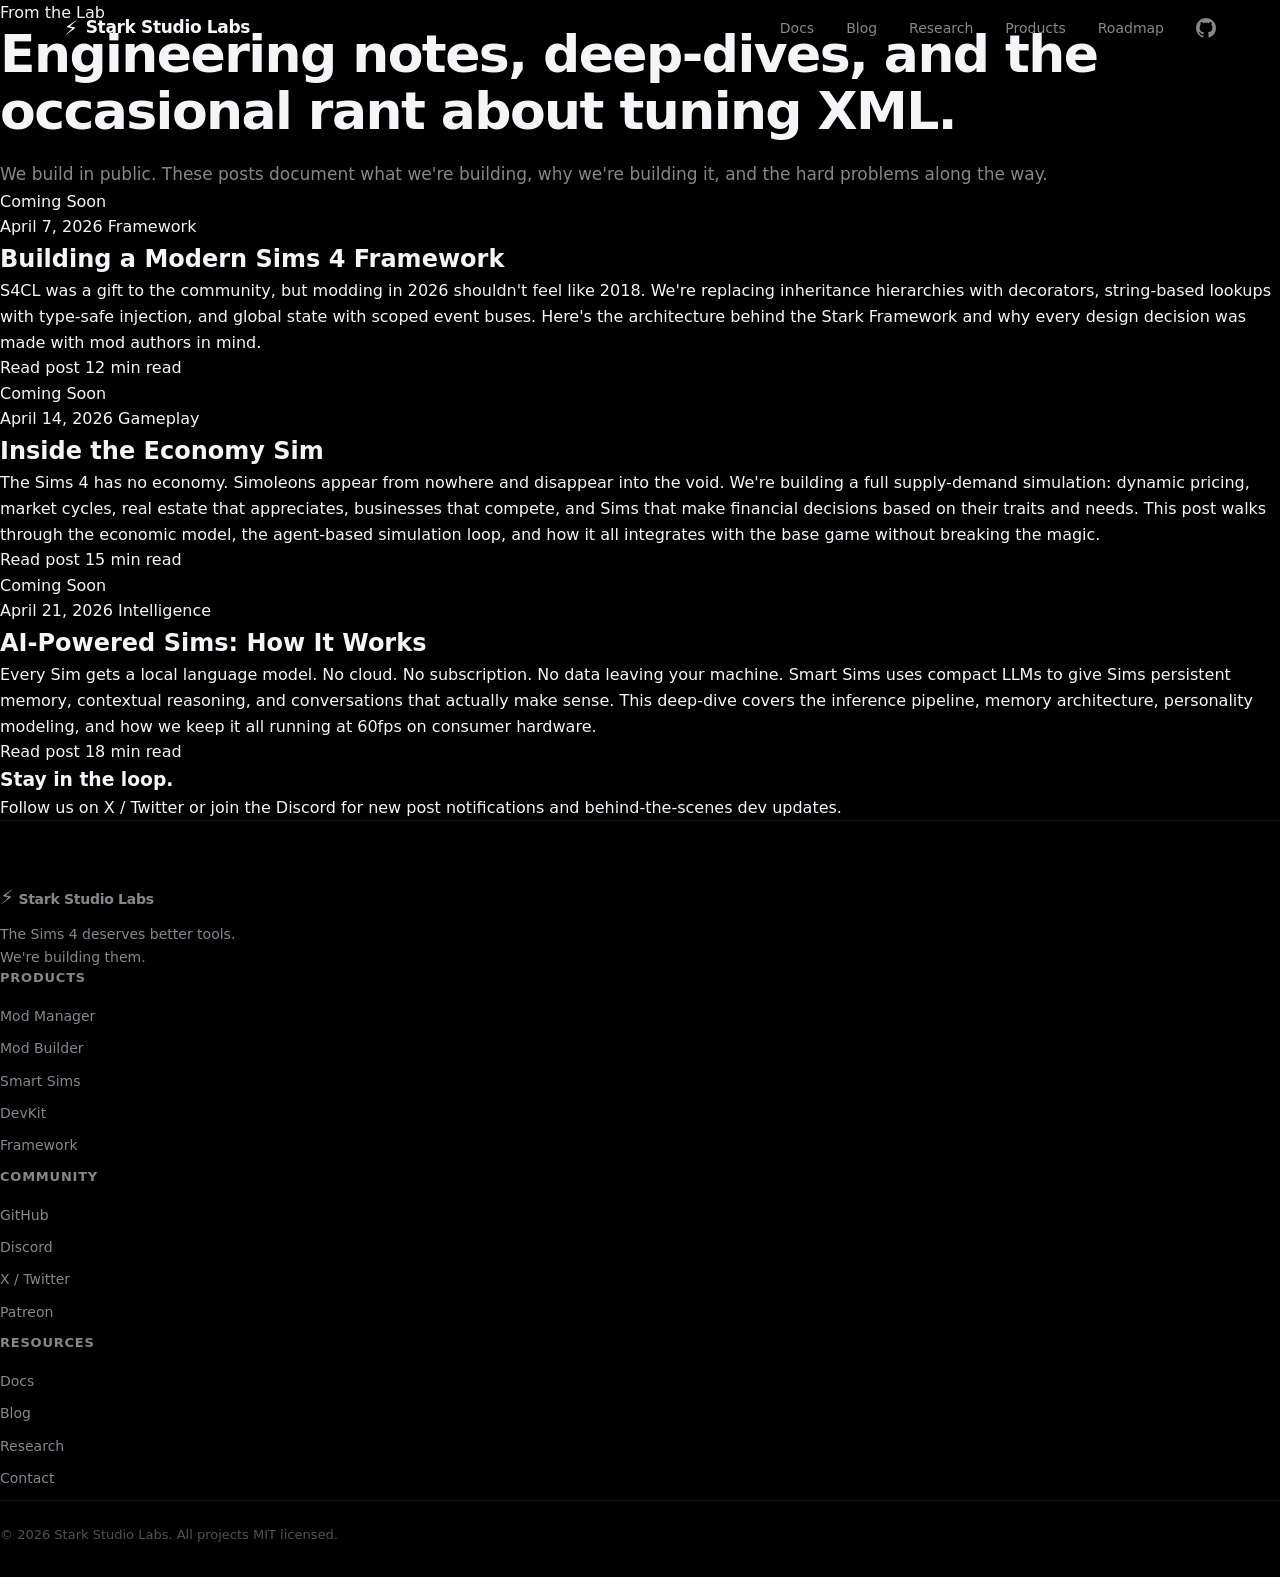
==== blog.html @ ed3933d4 "feat: activate Google Analytics GA4 — G-LF8E245M6W on all pages Co-Authored-By: Stark Labs <studio@s" ====
<!DOCTYPE html>
<html lang="en">
<head>
  <meta charset="UTF-8">
  <meta name="viewport" content="width=device-width, initial-scale=1.0">
  <title>Blog — Stark Studio Labs</title>
  <meta name="description" content="Dev logs, technical deep-dives, and behind-the-scenes posts from the Stark Studio Labs team. Building the future of Sims 4 modding.">
  <meta name="theme-color" content="#0d1117">
  <meta property="og:title" content="Blog — Stark Studio Labs">
  <meta property="og:description" content="Dev logs, deep-dives, and behind-the-scenes posts about building modern Sims 4 tools.">
  <meta property="og:type" content="website">
  <link rel="stylesheet" href="styles.css">
  <link rel="icon" href="data:image/svg+xml,<svg xmlns='http://www.w3.org/2000/svg' viewBox='0 0 100 100'><text y='.9em' font-size='90'>⚡</text></svg>">
  <script src="script.js" defer></script>

  <!-- Google Analytics -->
  <script async src="https://www.googletagmanager.com/gtag/js?id=G-LF8E245M6W"></script>
  <script>
    window.dataLayer = window.dataLayer || [];
    function gtag(){dataLayer.push(arguments);}
    gtag('js', new Date());
    gtag('config', 'G-LF8E245M6W');
  </script>
</head>
<body>

  <!-- NAV -->
  <nav class="nav nav-scrolled-always" id="nav">
    <div class="nav-inner">
      <a href="index.html" class="nav-logo">
        <span class="nav-icon">⚡</span>
        <span class="nav-wordmark">Stark Studio Labs</span>
      </a>
      <div class="nav-links" id="navLinks">
        <a href="docs.html">Docs</a>
        <a href="blog.html" class="nav-active">Blog</a>
        <a href="research.html">Research</a>
        <a href="index.html#products">Products</a>
        <a href="index.html#roadmap">Roadmap</a>
        <a href="https://github.com/stark-studio-labs" class="nav-gh" target="_blank" rel="noopener">
          <svg width="20" height="20" viewBox="0 0 16 16" fill="currentColor"><path d="M8 0C3.58 0 0 3.58 0 8c0 3.54 2.29 6.53 5.47 7.59.4.07.55-.17.55-.38 0-.19-.01-.82-.01-1.49-2.01.37-2.53-.49-2.69-.94-.09-.23-.48-.94-.82-1.13-.28-.15-.68-.52-.01-.53.63-.01 1.08.58 1.23.82.72 1.21 1.87.87 2.33.66.07-.52.28-.87.51-1.07-1.78-.2-3.64-.89-3.64-3.95 0-.87.31-1.59.82-2.15-.08-.2-.36-1.02.08-2.12 0 0 .67-.21 2.2.82.64-.18 1.32-.27 2-.27.68 0 1.36.09 2 .27 1.53-1.04 2.2-.82 2.2-.82.44 1.1.16 1.92.08 2.12.51.56.82 1.27.82 2.15 0 3.07-1.87 3.75-3.65 3.95.29.25.54.73.54 1.48 0 1.07-.01 1.93-.01 2.2 0 .21.15.46.55.38A8.013 8.013 0 0016 8c0-4.42-3.58-8-8-8z"/></svg>
        </a>
      </div>
      <button class="nav-mobile-toggle" id="nav-toggle" aria-label="Menu">
        <span></span><span></span><span></span>
      </button>
    </div>
  </nav>

  <!-- BLOG HERO -->
  <section class="blog-hero">
    <div class="blog-hero-content">
      <span class="section-tag">From the Lab</span>
      <h1 class="section-title">Engineering notes, deep-dives, and the occasional rant about tuning XML.</h1>
      <p class="section-sub">We build in public. These posts document what we're building, why we're building it, and the hard problems along the way.</p>
    </div>
  </section>

  <!-- BLOG GRID -->
  <section class="section" id="posts">
    <div class="blog-page-grid">

      <!-- Post 1 -->
      <article class="blog-page-card reveal">
        <div class="blog-page-img blog-page-img--framework">
          <div class="blog-page-img-pattern"></div>
          <span class="blog-soon">Coming Soon</span>
        </div>
        <div class="blog-page-body">
          <div class="blog-page-meta">
            <span class="blog-page-date">April 7, 2026</span>
            <span class="blog-page-tag">Framework</span>
          </div>
          <h2 class="blog-page-title">Building a Modern Sims 4 Framework</h2>
          <p class="blog-page-excerpt">S4CL was a gift to the community, but modding in 2026 shouldn't feel like 2018. We're replacing inheritance hierarchies with decorators, string-based lookups with type-safe injection, and global state with scoped event buses. Here's the architecture behind the Stark Framework and why every design decision was made with mod authors in mind.</p>
          <div class="blog-page-footer">
            <span class="blog-page-read">Read post</span>
            <span class="blog-page-time">12 min read</span>
          </div>
        </div>
      </article>

      <!-- Post 2 -->
      <article class="blog-page-card reveal">
        <div class="blog-page-img blog-page-img--economy">
          <div class="blog-page-img-pattern"></div>
          <span class="blog-soon">Coming Soon</span>
        </div>
        <div class="blog-page-body">
          <div class="blog-page-meta">
            <span class="blog-page-date">April 14, 2026</span>
            <span class="blog-page-tag">Gameplay</span>
          </div>
          <h2 class="blog-page-title">Inside the Economy Sim</h2>
          <p class="blog-page-excerpt">The Sims 4 has no economy. Simoleons appear from nowhere and disappear into the void. We're building a full supply-demand simulation: dynamic pricing, market cycles, real estate that appreciates, businesses that compete, and Sims that make financial decisions based on their traits and needs. This post walks through the economic model, the agent-based simulation loop, and how it all integrates with the base game without breaking the magic.</p>
          <div class="blog-page-footer">
            <span class="blog-page-read">Read post</span>
            <span class="blog-page-time">15 min read</span>
          </div>
        </div>
      </article>

      <!-- Post 3 -->
      <article class="blog-page-card reveal">
        <div class="blog-page-img blog-page-img--ai">
          <div class="blog-page-img-pattern"></div>
          <span class="blog-soon">Coming Soon</span>
        </div>
        <div class="blog-page-body">
          <div class="blog-page-meta">
            <span class="blog-page-date">April 21, 2026</span>
            <span class="blog-page-tag">Intelligence</span>
          </div>
          <h2 class="blog-page-title">AI-Powered Sims: How It Works</h2>
          <p class="blog-page-excerpt">Every Sim gets a local language model. No cloud. No subscription. No data leaving your machine. Smart Sims uses compact LLMs to give Sims persistent memory, contextual reasoning, and conversations that actually make sense. This deep-dive covers the inference pipeline, memory architecture, personality modeling, and how we keep it all running at 60fps on consumer hardware.</p>
          <div class="blog-page-footer">
            <span class="blog-page-read">Read post</span>
            <span class="blog-page-time">18 min read</span>
          </div>
        </div>
      </article>

    </div>

    <!-- Newsletter CTA -->
    <div class="blog-subscribe reveal">
      <div class="blog-subscribe-content">
        <h3>Stay in the loop.</h3>
        <p>Follow us on <a href="https://x.com/starkstudiolabs" target="_blank" rel="noopener">X / Twitter</a> or join the <a href="https://discord.gg/starkstudiolabs" target="_blank" rel="noopener">Discord</a> for new post notifications and behind-the-scenes dev updates.</p>
      </div>
    </div>
  </section>

  <!-- FOOTER -->
  <footer class="footer">
    <div class="footer-grid">
      <div class="footer-col footer-brand">
        <a href="index.html" class="footer-logo">
          <span class="nav-icon">⚡</span>
          <span>Stark Studio Labs</span>
        </a>
        <p class="footer-tagline">The Sims 4 deserves better tools. We're building them.</p>
      </div>
      <div class="footer-col">
        <h4>Products</h4>
        <a href="https://github.com/stark-studio-labs/sims4-mod-manager" target="_blank" rel="noopener">Mod Manager</a>
        <a href="https://github.com/stark-studio-labs/sims4-mod-builder" target="_blank" rel="noopener">Mod Builder</a>
        <a href="https://github.com/stark-studio-labs/sims4-smart-sims" target="_blank" rel="noopener">Smart Sims</a>
        <a href="https://github.com/stark-studio-labs/sims4-stark-devkit" target="_blank" rel="noopener">DevKit</a>
        <a href="https://github.com/stark-studio-labs/sims4-stark-framework" target="_blank" rel="noopener">Framework</a>
      </div>
      <div class="footer-col">
        <h4>Community</h4>
        <a href="https://github.com/stark-studio-labs" target="_blank" rel="noopener">GitHub</a>
        <a href="https://discord.gg/starkstudiolabs" target="_blank" rel="noopener">Discord</a>
        <a href="https://x.com/starkstudiolabs" target="_blank" rel="noopener">X / Twitter</a>
        <a href="https://patreon.com/starkstudiolabs" target="_blank" rel="noopener">Patreon</a>
      </div>
      <div class="footer-col">
        <h4>Resources</h4>
        <a href="docs.html">Docs</a>
        <a href="blog.html">Blog</a>
        <a href="research.html">Research</a>
        <a href="mailto:studio@starklabs.dev">Contact</a>
      </div>
    </div>
    <div class="footer-bottom">
      <p>&copy; 2026 Stark Studio Labs. All projects MIT licensed.</p>
    </div>
  </footer>

</body>
</html>
---- styles.css ----
/* ═══════════════════════════════════════════════════════════════════════
   Stark Studio Labs — Apple.com × developer.apple.com Premium Dark Theme
   Pure black base · Aurora gradients · Generous whitespace · Glassmorphism
   ═══════════════════════════════════════════════════════════════════════ */


/* ── 1. DESIGN TOKENS ────────────────────────────────────────────────── */

:root {
  /* Colors — Dark */
  --bg:                  #000000;
  --bg-surface:          #0a0a0a;
  --bg-elevated:         #141414;

  /* Colors — Light (for .spotlight-light sections) */
  --bg-light:            #f5f5f7;
  --bg-light-elevated:   #ffffff;

  /* Text */
  --text:                #f5f5f7;
  --text-secondary:      #86868b;
  --text-tertiary:       #515154;

  /* Accents */
  --accent-green:        #34d399;
  --accent-purple:       #a78bfa;
  --accent-blue:         #60a5fa;

  /* Borders */
  --border:              rgba(255, 255, 255, 0.08);
  --border-light:        rgba(0, 0, 0, 0.1);

  /* Typography */
  --font:                system-ui, -apple-system, "SF Pro Display", "Helvetica Neue", sans-serif;
  --font-mono:           "SF Mono", "Fira Code", Menlo, monospace;

  /* Spacing */
  --section-pad:         160px;
  --container:           1200px;
  --radius:              16px;
  --radius-sm:           10px;

  /* Transitions */
  --ease:                cubic-bezier(0.25, 0.1, 0.25, 1);
  --ease-spring:         cubic-bezier(0.34, 1.56, 0.64, 1);
}


/* ── 2. RESET + BASE ─────────────────────────────────────────────────── */

*, *::before, *::after {
  box-sizing: border-box;
  margin: 0;
  padding: 0;
}

html {
  scroll-behavior: smooth;
  -webkit-font-smoothing: antialiased;
  -moz-osx-font-smoothing: grayscale;
  font-size: 16px;
}

body {
  font-family: var(--font);
  background: var(--bg);
  color: var(--text);
  overflow-x: hidden;
  line-height: 1.6;
}

a {
  text-decoration: none;
  color: inherit;
}

img {
  max-width: 100%;
  display: block;
}

::selection {
  background: rgba(52, 211, 153, 0.25);
  color: var(--text);
}


/* ── 3. NAVIGATION ───────────────────────────────────────────────────── */

.nav {
  position: fixed;
  top: 0;
  left: 0;
  right: 0;
  z-index: 100;
  transition: background 0.4s var(--ease), backdrop-filter 0.4s var(--ease), border-color 0.4s var(--ease);
  border-bottom: 1px solid transparent;
}

.nav-scrolled {
  background: rgba(0, 0, 0, 0.65);
  backdrop-filter: blur(24px) saturate(180%);
  -webkit-backdrop-filter: blur(24px) saturate(180%);
  border-bottom-color: var(--border);
}

.nav-inner {
  max-width: var(--container);
  margin: 0 auto;
  padding: 0 24px;
  height: 56px;
  display: flex;
  align-items: center;
  justify-content: space-between;
}

.nav-logo {
  display: flex;
  align-items: center;
  gap: 8px;
  font-size: 17px;
  font-weight: 600;
  color: var(--text);
  letter-spacing: -0.02em;
  transition: opacity 0.2s;
}

.nav-logo:hover {
  opacity: 0.8;
}

.nav-icon {
  font-size: 20px;
}

.nav-links {
  display: flex;
  align-items: center;
  gap: 32px;
  font-size: 14px;
  color: var(--text-secondary);
}

.nav-links a {
  transition: color 0.2s;
}

.nav-links a:hover {
  color: var(--text);
}

.nav-links a.active {
  color: var(--text);
}

.nav-gh {
  display: flex;
  align-items: center;
  gap: 6px;
  color: var(--text-secondary);
  font-size: 14px;
  transition: color 0.2s;
}

.nav-gh:hover {
  color: var(--text);
}

.nav-mobile-toggle {
  display: none;
  align-items: center;
  justify-content: center;
  width: 36px;
  height: 36px;
  background: none;
  border: none;
  cursor: pointer;
  color: var(--text);
  font-size: 20px;
}


/* ── 4. HERO SECTION ─────────────────────────────────────────────────── */

.hero-section {
  position: relative;
  min-height: 100vh;
  display: flex;
  align-items: center;
  justify-content: center;
  text-align: center;
  overflow: hidden;
  background: #000;
}

/* Animated aurora gradient mesh */
.hero-gradient {
  position: absolute;
  inset: 0;
  background:
    radial-gradient(ellipse at 20% 50%, rgba(124, 58, 237, 0.35) 0%, transparent 60%),
    radial-gradient(ellipse at 80% 20%, rgba(16, 185, 129, 0.25) 0%, transparent 55%),
    radial-gradient(ellipse at 50% 80%, rgba(37, 99, 235, 0.30) 0%, transparent 60%);
  animation: aurora 12s ease-in-out infinite alternate;
  will-change: transform;
}

@keyframes aurora {
  0% {
    background:
      radial-gradient(ellipse at 20% 50%, rgba(124, 58, 237, 0.35) 0%, transparent 60%),
      radial-gradient(ellipse at 80% 20%, rgba(16, 185, 129, 0.25) 0%, transparent 55%),
      radial-gradient(ellipse at 50% 80%, rgba(37, 99, 235, 0.30) 0%, transparent 60%);
  }
  33% {
    background:
      radial-gradient(ellipse at 60% 30%, rgba(139, 92, 246, 0.40) 0%, transparent 60%),
      radial-gradient(ellipse at 25% 65%, rgba(52, 211, 153, 0.30) 0%, transparent 55%),
      radial-gradient(ellipse at 75% 55%, rgba(59, 130, 246, 0.35) 0%, transparent 60%);
  }
  66% {
    background:
      radial-gradient(ellipse at 40% 70%, rgba(167, 139, 250, 0.35) 0%, transparent 60%),
      radial-gradient(ellipse at 70% 30%, rgba(16, 185, 129, 0.30) 0%, transparent 55%),
      radial-gradient(ellipse at 20% 40%, rgba(96, 165, 250, 0.30) 0%, transparent 60%);
  }
  100% {
    background:
      radial-gradient(ellipse at 75% 60%, rgba(124, 58, 237, 0.38) 0%, transparent 60%),
      radial-gradient(ellipse at 35% 25%, rgba(52, 211, 153, 0.28) 0%, transparent 55%),
      radial-gradient(ellipse at 55% 75%, rgba(37, 99, 235, 0.33) 0%, transparent 60%);
  }
}

/* Subtle grain overlay for depth */
.hero-noise {
  position: absolute;
  inset: 0;
  opacity: 0.025;
  background-image: url("data:image/svg+xml,%3Csvg viewBox='0 0 256 256' xmlns='http://www.w3.org/2000/svg'%3E%3Cfilter id='noise'%3E%3CfeTurbulence type='fractalNoise' baseFrequency='0.9' numOctaves='4' stitchTiles='stitch'/%3E%3C/filter%3E%3Crect width='100%25' height='100%25' filter='url(%23noise)' opacity='1'/%3E%3C/svg%3E");
  background-size: 200px 200px;
  pointer-events: none;
}

.hero-content {
  position: relative;
  z-index: 2;
  max-width: 900px;
  padding: 0 24px;
}

.hero-eyebrow {
  font-size: 14px;
  letter-spacing: 0.08em;
  text-transform: uppercase;
  color: var(--accent-green);
  margin-bottom: 24px;
  font-weight: 500;
  display: block;
}

.hero-title {
  display: flex;
  flex-direction: column;
  font-size: clamp(56px, 8vw, 96px);
  font-weight: 700;
  letter-spacing: -0.04em;
  line-height: 1.0;
  margin-bottom: 24px;
}

.hero-title-dim {
  color: rgba(245, 245, 247, 0.45);
}

.hero-title-bold {
  color: #fff;
}

.hero-sub {
  font-size: clamp(18px, 2.5vw, 21px);
  color: var(--text-secondary);
  line-height: 1.6;
  max-width: 600px;
  margin: 0 auto 40px;
}

/* Buttons */
.btn {
  display: inline-flex;
  align-items: center;
  gap: 8px;
  padding: 14px 28px;
  border-radius: 100px;
  font-size: 16px;
  font-weight: 600;
  letter-spacing: -0.01em;
  transition: all 0.2s var(--ease);
  cursor: pointer;
  border: none;
  font-family: var(--font);
}

.btn-primary {
  background: #fff;
  color: #000;
}

.btn-primary:hover {
  background: rgba(255, 255, 255, 0.85);
  transform: translateY(-1px);
}

.btn-ghost {
  color: var(--text);
  border: 1px solid rgba(255, 255, 255, 0.2);
  background: transparent;
}

.btn-ghost:hover {
  background: rgba(255, 255, 255, 0.08);
  border-color: rgba(255, 255, 255, 0.4);
  transform: translateY(-1px);
}

.hero-actions {
  display: flex;
  gap: 16px;
  justify-content: center;
  flex-wrap: wrap;
  margin-bottom: 56px;
}

/* Hero stats */
.hero-stats {
  display: flex;
  align-items: center;
  gap: 32px;
  justify-content: center;
  font-size: 14px;
  color: var(--text-secondary);
}

.hero-stat {
  text-align: center;
}

.hero-stat-num {
  display: block;
  font-size: 36px;
  font-weight: 700;
  color: #fff;
  letter-spacing: -0.03em;
  line-height: 1.1;
  margin-bottom: 4px;
}

.hero-stat-label {
  font-size: 13px;
  color: var(--text-secondary);
}

.hero-stat-sep {
  width: 1px;
  height: 40px;
  background: rgba(255, 255, 255, 0.1);
  flex-shrink: 0;
}

/* Scroll cue */
.hero-scroll-cue {
  position: absolute;
  bottom: 40px;
  left: 50%;
  transform: translateX(-50%);
  display: flex;
  flex-direction: column;
  align-items: center;
  gap: 8px;
}

.scroll-dot {
  width: 6px;
  height: 6px;
  border-radius: 50%;
  background: rgba(255, 255, 255, 0.3);
  animation: scrollBounce 2s ease-in-out infinite;
}

.scroll-dot:nth-child(2) {
  animation-delay: 0.15s;
}

.scroll-dot:nth-child(3) {
  animation-delay: 0.3s;
}

@keyframes scrollBounce {
  0%, 100% { transform: translateY(0); opacity: 0.3; }
  50% { transform: translateY(6px); opacity: 0.8; }
}


/* ── 5. SPOTLIGHT SECTIONS ───────────────────────────────────────────── */

.spotlight-section {
  min-height: 100vh;
  display: flex;
  align-items: center;
  padding: 120px 0;
}

.spotlight-dark {
  background: #000;
}

.spotlight-light {
  background: #f5f5f7;
  color: #1d1d1f;
}

.spotlight-gradient {
  background: linear-gradient(135deg, #0a0a0a 0%, #1a0533 50%, #051a10 100%);
}

.spotlight-inner {
  max-width: var(--container);
  margin: 0 auto;
  padding: 0 48px;
  display: grid;
  grid-template-columns: 1fr 1fr;
  gap: 80px;
  align-items: center;
  width: 100%;
}

/* Reversed layout: visual on left, text on right → flip via RTL trick */
.spotlight-reversed {
  direction: rtl;
}

.spotlight-reversed > * {
  direction: ltr;
}

.spotlight-eyebrow {
  display: block;
  font-size: 13px;
  font-weight: 600;
  letter-spacing: 0.1em;
  text-transform: uppercase;
  color: var(--accent-green);
  margin-bottom: 16px;
}

.spotlight-light .spotlight-eyebrow {
  color: #1d6e47;
}

.spotlight-title {
  font-size: clamp(32px, 4vw, 52px);
  font-weight: 700;
  letter-spacing: -0.03em;
  line-height: 1.1;
  margin-bottom: 24px;
  color: inherit;
}

.spotlight-dark .spotlight-title {
  color: #fff;
}

.spotlight-gradient .spotlight-title {
  color: #fff;
}

.spotlight-light .spotlight-title {
  color: #1d1d1f;
}

.spotlight-desc {
  font-size: 17px;
  line-height: 1.7;
  color: var(--text-secondary);
  margin-bottom: 40px;
  max-width: 480px;
}

.spotlight-light .spotlight-desc {
  color: #6e6e73;
}

.spotlight-gradient .spotlight-desc {
  color: rgba(245, 245, 247, 0.6);
}

/* Repo links inside spotlight */
.spotlight-repos {
  display: flex;
  flex-direction: column;
  gap: 12px;
}

.repo-link {
  display: flex;
  align-items: center;
  gap: 12px;
  padding: 14px 16px;
  border-radius: 12px;
  background: rgba(255, 255, 255, 0.04);
  border: 1px solid rgba(255, 255, 255, 0.08);
  transition: all 0.2s var(--ease);
  color: var(--text);
}

.repo-link:hover {
  background: rgba(255, 255, 255, 0.08);
  border-color: rgba(255, 255, 255, 0.16);
  transform: translateX(4px);
}

.spotlight-light .repo-link {
  background: rgba(0, 0, 0, 0.04);
  border-color: rgba(0, 0, 0, 0.08);
  color: #1d1d1f;
}

.spotlight-light .repo-link:hover {
  background: rgba(0, 0, 0, 0.08);
  border-color: rgba(0, 0, 0, 0.14);
  transform: translateX(4px);
}

.repo-icon {
  font-size: 20px;
  flex-shrink: 0;
}

.repo-info {
  flex: 1;
  min-width: 0;
}

.repo-name {
  display: block;
  font-weight: 600;
  font-size: 14px;
  font-family: var(--font-mono);
}

.repo-desc {
  display: block;
  font-size: 13px;
  color: var(--text-secondary);
  margin-top: 2px;
  white-space: nowrap;
  overflow: hidden;
  text-overflow: ellipsis;
}

.spotlight-light .repo-desc {
  color: #6e6e73;
}

.repo-arrow {
  color: var(--text-secondary);
  font-size: 16px;
  flex-shrink: 0;
  transition: transform 0.2s var(--ease);
}

.repo-link:hover .repo-arrow {
  transform: translateX(3px);
}


/* ── 6. TERMINAL & CODE MOCKUPS ──────────────────────────────────────── */

.mockup-terminal,
.mockup-code,
.mockup-chat {
  background: #1c1c1e;
  border-radius: 14px;
  overflow: hidden;
  box-shadow:
    0 40px 80px rgba(0, 0, 0, 0.6),
    0 0 0 1px rgba(255, 255, 255, 0.06);
  width: 100%;
}

.mockup-bar {
  background: #2c2c2e;
  padding: 12px 16px;
  display: flex;
  align-items: center;
  gap: 8px;
  border-bottom: 1px solid rgba(255, 255, 255, 0.06);
}

.dot {
  width: 12px;
  height: 12px;
  border-radius: 50%;
  flex-shrink: 0;
}

.dot-red    { background: #ff5f57; }
.dot-yellow { background: #febc2e; }
.dot-green  { background: #28c840; }

.mockup-title-label {
  margin-left: auto;
  font-size: 12px;
  color: rgba(255, 255, 255, 0.3);
  font-family: var(--font-mono);
}

/* Terminal body */
.mockup-body {
  padding: 20px 24px;
  font-family: var(--font-mono);
  font-size: 13px;
  line-height: 1.7;
  color: #d1d5db;
}

.mt-prompt {
  margin-bottom: 4px;
}

.mt-dollar {
  color: var(--accent-green);
  margin-right: 8px;
}

.mt-dim {
  color: rgba(255, 255, 255, 0.3);
}

.mt-table-head {
  color: rgba(255, 255, 255, 0.3);
  font-size: 12px;
  margin-bottom: 4px;
}

.mt-row {
  display: flex;
  gap: 16px;
  padding: 2px 0;
}

.mt-name {
  color: #f5f5f7;
  min-width: 120px;
}

.mt-ext {
  color: rgba(255, 255, 255, 0.4);
  min-width: 80px;
}

.mt-sz {
  color: rgba(255, 255, 255, 0.4);
  min-width: 60px;
}

.mt-ct {
  color: rgba(255, 255, 255, 0.3);
}

.mt-summary {
  color: rgba(255, 255, 255, 0.5);
  margin-top: 8px;
}

.mt-conflicts {
  margin-top: 4px;
}

.mt-warn {
  color: #febc2e;
  margin-right: 6px;
}

.mt-conflicts code {
  color: var(--accent-green);
}

/* Code mockup body */
.mockup-code-body {
  padding: 20px 24px;
  font-family: var(--font-mono);
  font-size: 13.5px;
  line-height: 1.8;
  overflow-x: auto;
  color: #abb2bf;
}

/* Syntax highlighting */
.hl-keyword   { color: #c678dd; }
.hl-module    { color: #e5c07b; }
.hl-func      { color: #61afef; }
.hl-type      { color: #e06c75; }
.hl-decorator { color: #c678dd; }
.hl-string    { color: #98c379; }
.hl-number    { color: #d19a66; }
.hl-comment   { color: #5c6370; font-style: italic; }
.hl-operator  { color: #56b6c2; }


/* ── 7. CHAT MOCKUP ──────────────────────────────────────────────────── */

.mockup-chat-body {
  padding: 20px 24px;
  display: flex;
  flex-direction: column;
  gap: 16px;
}

.chat-event {
  font-size: 12px;
  color: rgba(255, 255, 255, 0.35);
  text-align: center;
  font-family: var(--font-mono);
  padding: 6px 12px;
  background: rgba(255, 255, 255, 0.03);
  border-radius: 8px;
}

.chat-bubble {
  background: rgba(167, 139, 250, 0.12);
  border: 1px solid rgba(167, 139, 250, 0.2);
  border-radius: 12px;
  padding: 12px 16px;
}

.chat-sim-name {
  font-size: 11px;
  font-weight: 600;
  color: var(--accent-purple);
  margin-bottom: 6px;
  text-transform: uppercase;
  letter-spacing: 0.05em;
  font-family: var(--font-mono);
}

.chat-sim-text {
  font-size: 14px;
  color: rgba(245, 245, 247, 0.85);
  line-height: 1.6;
  font-style: italic;
}

.chat-bubble-user {
  background: rgba(52, 211, 153, 0.10);
  border: 1px solid rgba(52, 211, 153, 0.18);
  border-radius: 12px;
  padding: 10px 16px;
  align-self: flex-end;
  max-width: 80%;
}

.chat-user-label {
  font-size: 11px;
  font-weight: 600;
  color: var(--accent-green);
  margin-bottom: 4px;
  text-transform: uppercase;
  letter-spacing: 0.05em;
  font-family: var(--font-mono);
}

.chat-user-text {
  font-size: 14px;
  color: rgba(245, 245, 247, 0.85);
  line-height: 1.6;
}


/* ── 8. CONTAINER + SECTION LAYOUTS ─────────────────────────────────── */

.container {
  max-width: var(--container);
  margin: 0 auto;
  padding: 0 24px;
}

.section-dark {
  background: #000;
  padding: var(--section-pad) 0;
}

.section-light {
  background: #f5f5f7;
  color: #1d1d1f;
  padding: var(--section-pad) 0;
}

.section-gradient {
  background:
    radial-gradient(ellipse at 50% 0%, rgba(139, 92, 246, 0.2) 0%, transparent 60%),
    #050508;
  padding: var(--section-pad) 0;
}

.section-community {
  background: #050508;
  padding: var(--section-pad) 0;
}

.section-header {
  text-align: center;
  max-width: 720px;
  margin: 0 auto 80px;
}

.section-eyebrow {
  display: block;
  font-size: 13px;
  font-weight: 600;
  letter-spacing: 0.1em;
  text-transform: uppercase;
  color: var(--accent-green);
  margin-bottom: 16px;
}

.section-light .section-eyebrow {
  color: #1d6e47;
}

.section-dark .section-eyebrow {
  color: var(--accent-green);
}

.section-gradient .section-eyebrow {
  color: var(--accent-green);
}

.section-community .section-eyebrow {
  color: var(--accent-green);
}

.section-title {
  font-size: clamp(36px, 5vw, 52px);
  font-weight: 700;
  letter-spacing: -0.03em;
  line-height: 1.1;
  margin-bottom: 20px;
}

.section-dark .section-title {
  color: #fff;
}

.section-light .section-title {
  color: #1d1d1f;
}

.section-gradient .section-title {
  color: #fff;
}

.section-community .section-title {
  color: #fff;
}

.section-title-large {
  font-size: clamp(48px, 6vw, 72px);
}

.section-sub {
  font-size: 17px;
  line-height: 1.7;
  color: var(--text-secondary);
}

.section-light .section-sub {
  color: #6e6e73;
}

.section-dark .section-sub {
  color: var(--text-secondary);
}

.section-gradient .section-sub {
  color: var(--text-secondary);
}

.section-community .section-sub {
  color: var(--text-secondary);
}


/* ── 9. GET STARTED TERMINAL ─────────────────────────────────────────── */

.terminal-wrapper {
  margin: 0 auto 80px;
  max-width: 700px;
}

.terminal-window {
  background: #1c1c1e;
  border-radius: 14px;
  overflow: hidden;
  box-shadow:
    0 40px 80px rgba(0, 0, 0, 0.6),
    0 0 0 1px rgba(255, 255, 255, 0.06);
}

.terminal-bar {
  background: #2c2c2e;
  padding: 12px 16px;
  display: flex;
  align-items: center;
  gap: 8px;
}

.terminal-label {
  margin-left: auto;
  font-size: 12px;
  color: rgba(255, 255, 255, 0.3);
  font-family: var(--font-mono);
}

.terminal-body {
  padding: 24px;
  font-family: var(--font-mono);
  font-size: 14px;
  line-height: 2;
  min-height: 200px;
}

/* Terminal lines — hidden until JS reveals them */
.tl {
  display: none;
  gap: 8px;
}

.tl.visible {
  display: flex;
}

.tp {
  color: var(--accent-green);
  flex-shrink: 0;
}

.tc {
  color: #f5f5f7;
}

.to {
  color: rgba(255, 255, 255, 0.4);
}

.to.success {
  color: var(--accent-green);
}

.to.warning {
  color: #febc2e;
}

.to.error {
  color: #ff5f57;
}

/* Steps grid */
.steps-grid {
  display: grid;
  grid-template-columns: repeat(3, 1fr);
  gap: 32px;
}

.step {
  text-align: center;
  padding: 32px 24px;
}

.step-num {
  width: 48px;
  height: 48px;
  border-radius: 50%;
  background: rgba(52, 211, 153, 0.12);
  border: 1px solid rgba(52, 211, 153, 0.3);
  color: var(--accent-green);
  font-size: 20px;
  font-weight: 700;
  display: flex;
  align-items: center;
  justify-content: center;
  margin: 0 auto 20px;
}

.step h3 {
  font-size: 20px;
  font-weight: 600;
  color: #fff;
  margin-bottom: 12px;
  letter-spacing: -0.01em;
}

.step p {
  font-size: 15px;
  color: var(--text-secondary);
  line-height: 1.6;
}


/* ── 10. LAYERS GRID ─────────────────────────────────────────────────── */

.layers-grid {
  display: grid;
  grid-template-columns: repeat(3, 1fr);
  gap: 24px;
}

.layer-card {
  padding: 36px 28px;
  background: rgba(255, 255, 255, 0.03);
  border: 1px solid rgba(255, 255, 255, 0.07);
  border-radius: var(--radius);
  transition: border-color 0.2s var(--ease), background 0.2s var(--ease);
}

.section-light .layer-card {
  background: #fff;
  border-color: rgba(0, 0, 0, 0.08);
}

.layer-card:hover {
  border-color: rgba(255, 255, 255, 0.15);
  background: rgba(255, 255, 255, 0.05);
}

.section-light .layer-card:hover {
  border-color: rgba(0, 0, 0, 0.15);
  background: #fff;
  box-shadow: 0 8px 32px rgba(0, 0, 0, 0.08);
}

.layer-num {
  font-size: 12px;
  font-weight: 700;
  color: var(--text-tertiary);
  letter-spacing: 0.1em;
  text-transform: uppercase;
  display: block;
  margin-bottom: 12px;
  font-family: var(--font-mono);
}

.section-light .layer-num {
  color: #86868b;
}

.layer-name {
  font-size: 22px;
  font-weight: 700;
  margin-bottom: 12px;
  letter-spacing: -0.02em;
  color: #fff;
}

.section-light .layer-name {
  color: #1d1d1f;
}

.layer-desc {
  font-size: 15px;
  line-height: 1.6;
  color: var(--text-secondary);
  margin-bottom: 20px;
}

.section-light .layer-desc {
  color: #6e6e73;
}

.layer-badge {
  display: inline-block;
  padding: 4px 10px;
  border-radius: 100px;
  font-size: 12px;
  font-weight: 600;
}

.badge-dev {
  background: rgba(52, 211, 153, 0.12);
  color: var(--accent-green);
  border: 1px solid rgba(52, 211, 153, 0.25);
}

.badge-research {
  background: rgba(167, 139, 250, 0.12);
  color: var(--accent-purple);
  border: 1px solid rgba(167, 139, 250, 0.25);
}

.badge-planned {
  background: rgba(96, 165, 250, 0.12);
  color: var(--accent-blue);
  border: 1px solid rgba(96, 165, 250, 0.25);
}

.badge-alpha {
  background: rgba(254, 188, 46, 0.12);
  color: #febc2e;
  border: 1px solid rgba(254, 188, 46, 0.25);
}


/* ── 11. ROADMAP TIMELINE ────────────────────────────────────────────── */

.roadmap {
  max-width: 700px;
  margin: 0 auto;
}

.roadmap-item {
  display: grid;
  grid-template-columns: 24px 1fr;
  gap: 24px;
  padding-bottom: 48px;
  position: relative;
}

.roadmap-item:not(:last-child)::after {
  content: '';
  position: absolute;
  left: 11px;
  top: 24px;
  bottom: 0;
  width: 2px;
  background: rgba(255, 255, 255, 0.08);
}

.rm-dot {
  width: 24px;
  height: 24px;
  border-radius: 50%;
  background: rgba(255, 255, 255, 0.1);
  border: 2px solid rgba(255, 255, 255, 0.15);
  flex-shrink: 0;
  position: relative;
  z-index: 1;
  transition: all 0.3s var(--ease);
  margin-top: 2px;
}

.rm-active {
  background: rgba(52, 211, 153, 0.2);
  border-color: var(--accent-green);
  box-shadow: 0 0 12px rgba(52, 211, 153, 0.3);
}

.rm-phase {
  font-size: 12px;
  font-weight: 600;
  color: var(--accent-green);
  text-transform: uppercase;
  letter-spacing: 0.08em;
  display: block;
  margin-bottom: 8px;
  font-family: var(--font-mono);
}

.rm-content h3 {
  font-size: 20px;
  font-weight: 700;
  color: #fff;
  margin-bottom: 8px;
  letter-spacing: -0.01em;
}

.rm-content p {
  font-size: 15px;
  color: var(--text-secondary);
  line-height: 1.6;
  margin-bottom: 16px;
}

.rm-tags {
  display: flex;
  flex-wrap: wrap;
  gap: 8px;
}

.rm-tag {
  background: rgba(255, 255, 255, 0.05);
  border: 1px solid rgba(255, 255, 255, 0.1);
  padding: 3px 10px;
  border-radius: 6px;
  font-size: 12px;
  font-family: var(--font-mono);
  color: rgba(255, 255, 255, 0.5);
}


/* ── 12. PATREON TIERS + PLUMBOB ─────────────────────────────────────── */

.tiers-grid {
  display: grid;
  grid-template-columns: repeat(3, 1fr);
  gap: 20px;
}

.tier {
  background: #fff;
  border: 1px solid rgba(0, 0, 0, 0.08);
  border-radius: var(--radius);
  padding: 32px 24px;
  text-align: center;
  transition: all 0.25s var(--ease);
  position: relative;
}

.tier:hover {
  box-shadow: 0 16px 48px rgba(0, 0, 0, 0.12);
  transform: translateY(-2px);
}

.tier-featured {
  border-color: #7c3aed;
  box-shadow: 0 0 0 1px #7c3aed, 0 16px 48px rgba(124, 58, 237, 0.15);
}

.tier-featured:hover {
  box-shadow: 0 0 0 1px #7c3aed, 0 24px 64px rgba(124, 58, 237, 0.2);
}

.tier-popular {
  position: absolute;
  top: -12px;
  left: 50%;
  transform: translateX(-50%);
  background: #7c3aed;
  color: #fff;
  font-size: 12px;
  font-weight: 700;
  padding: 4px 12px;
  border-radius: 100px;
  white-space: nowrap;
  letter-spacing: 0.02em;
}

.tier-name {
  font-size: 20px;
  font-weight: 700;
  color: #1d1d1f;
  margin-bottom: 8px;
}

.tier-price {
  font-size: 32px;
  font-weight: 800;
  color: #1d1d1f;
  margin-bottom: 16px;
  letter-spacing: -0.03em;
}

.tier-price span {
  font-size: 16px;
  font-weight: 400;
  color: #86868b;
}

.tier-perks {
  font-size: 14px;
  color: #6e6e73;
  line-height: 1.6;
  margin-bottom: 24px;
}

.btn-tier {
  display: block;
  width: 100%;
  padding: 12px;
  border-radius: 10px;
  text-align: center;
  background: #1d1d1f;
  color: #fff;
  font-size: 14px;
  font-weight: 600;
  transition: background 0.2s var(--ease);
  border: none;
  cursor: pointer;
  font-family: var(--font);
}

.btn-tier:hover {
  background: #444;
}

.btn-tier-featured {
  background: #7c3aed;
}

.btn-tier-featured:hover {
  background: #6d28d9;
}

/* PLUMBOB — CSS diamond shape (rotated square) */
.plumbob {
  width: 44px;
  height: 44px;
  transform: rotate(45deg);
  margin: 0 auto 20px;
  border-radius: 4px;
  flex-shrink: 0;
}

.plumbob-green {
  background: linear-gradient(135deg, #6ee7b7, #059669);
  box-shadow: 0 4px 16px rgba(16, 185, 129, 0.35);
}

.plumbob-blue {
  background: linear-gradient(135deg, #93c5fd, #1d4ed8);
  box-shadow: 0 4px 16px rgba(37, 99, 235, 0.35);
}

.plumbob-purple {
  background: linear-gradient(135deg, #d8b4fe, #7c3aed);
  box-shadow: 0 4px 16px rgba(124, 58, 237, 0.40);
}

.plumbob-gold {
  background: linear-gradient(135deg, #fde68a, #d97706);
  box-shadow: 0 4px 16px rgba(217, 119, 6, 0.35);
}

.plumbob-diamond {
  background: linear-gradient(135deg, #e0f2fe, #0284c7);
  box-shadow: 0 4px 16px rgba(2, 132, 199, 0.30);
}

.plumbob-crystal {
  background: linear-gradient(135deg, #faf5ff, #c084fc, #818cf8);
  box-shadow: 0 4px 20px rgba(192, 132, 252, 0.40);
}


/* ── 13. BLOG CARDS ──────────────────────────────────────────────────── */

.blog-grid {
  display: grid;
  grid-template-columns: repeat(3, 1fr);
  gap: 24px;
}

.blog-card {
  background: rgba(255, 255, 255, 0.03);
  border: 1px solid rgba(255, 255, 255, 0.07);
  border-radius: var(--radius);
  padding: 32px;
  transition: all 0.2s var(--ease);
  display: flex;
  flex-direction: column;
}

.blog-card:hover {
  border-color: rgba(255, 255, 255, 0.15);
  background: rgba(255, 255, 255, 0.05);
}

.blog-meta {
  display: flex;
  gap: 12px;
  align-items: center;
  margin-bottom: 16px;
}

.blog-tag {
  font-size: 11px;
  font-weight: 700;
  text-transform: uppercase;
  letter-spacing: 0.08em;
  color: var(--accent-green);
  background: rgba(52, 211, 153, 0.10);
  padding: 3px 8px;
  border-radius: 4px;
  white-space: nowrap;
}

.blog-date {
  font-size: 13px;
  color: var(--text-secondary);
}

.blog-title {
  font-size: 19px;
  font-weight: 700;
  color: #fff;
  line-height: 1.3;
  margin-bottom: 12px;
  letter-spacing: -0.01em;
}

.blog-excerpt {
  font-size: 14px;
  color: var(--text-secondary);
  line-height: 1.6;
  margin-bottom: 24px;
  flex: 1;
}

.blog-cta {
  font-size: 14px;
  font-weight: 600;
  color: var(--accent-green);
  display: flex;
  align-items: center;
  gap: 6px;
  transition: gap 0.2s var(--ease);
}

.blog-card:hover .blog-cta {
  gap: 10px;
}


/* ── 14. COMMUNITY ───────────────────────────────────────────────────── */

.community-grid {
  display: grid;
  grid-template-columns: repeat(4, 1fr);
  gap: 20px;
}

.community-card {
  display: flex;
  flex-direction: column;
  align-items: center;
  gap: 12px;
  padding: 36px 24px;
  text-align: center;
  background: rgba(255, 255, 255, 0.03);
  border: 1px solid rgba(255, 255, 255, 0.07);
  border-radius: var(--radius);
  transition: all 0.2s var(--ease);
  color: var(--text);
}

.community-card:hover {
  background: rgba(255, 255, 255, 0.07);
  transform: translateY(-3px);
  border-color: rgba(255, 255, 255, 0.15);
}

.community-icon {
  color: var(--text-secondary);
  font-size: 28px;
  line-height: 1;
}

.community-name {
  font-size: 18px;
  font-weight: 700;
  letter-spacing: -0.01em;
}

.community-desc {
  font-size: 13px;
  color: var(--text-secondary);
  line-height: 1.5;
}


/* ── 15. FOOTER ──────────────────────────────────────────────────────── */

.footer {
  background: #000;
  border-top: 1px solid rgba(255, 255, 255, 0.06);
  padding: 60px 0 32px;
}

.footer-inner {
  max-width: var(--container);
  margin: 0 auto;
  padding: 0 24px;
}

.footer-top {
  display: flex;
  gap: 80px;
  margin-bottom: 48px;
}

.footer-brand {
  flex: 0 0 280px;
}

.footer-logo {
  font-size: 18px;
  font-weight: 700;
  display: flex;
  align-items: center;
  gap: 8px;
  margin-bottom: 12px;
  color: #fff;
  letter-spacing: -0.02em;
}

.footer-brand p {
  font-size: 14px;
  color: var(--text-secondary);
  line-height: 1.6;
  max-width: 240px;
}

.footer-nav {
  display: flex;
  gap: 60px;
  flex: 1;
}

.footer-col h4 {
  font-size: 13px;
  font-weight: 700;
  text-transform: uppercase;
  letter-spacing: 0.06em;
  color: var(--text-secondary);
  margin-bottom: 16px;
}

.footer-col a {
  display: block;
  font-size: 14px;
  color: var(--text-secondary);
  margin-bottom: 10px;
  transition: color 0.2s;
}

.footer-col a:hover {
  color: var(--text);
}

.footer-bottom {
  border-top: 1px solid rgba(255, 255, 255, 0.06);
  padding-top: 24px;
  display: flex;
  align-items: center;
  justify-content: space-between;
  gap: 16px;
  flex-wrap: wrap;
}

.footer-bottom p {
  font-size: 13px;
  color: var(--text-tertiary);
}

.footer-bottom-links {
  display: flex;
  gap: 24px;
}

.footer-bottom-links a {
  font-size: 13px;
  color: var(--text-tertiary);
  transition: color 0.2s;
}

.footer-bottom-links a:hover {
  color: var(--text-secondary);
}


/* ── 16. SCROLL REVEAL ANIMATIONS ────────────────────────────────────── */

.reveal {
  opacity: 0;
  transform: translateY(32px);
  transition: opacity 0.7s var(--ease), transform 0.7s var(--ease);
}

.reveal.revealed {
  opacity: 1;
  transform: translateY(0);
}

.reveal-delay-1 { transition-delay: 0.1s; }
.reveal-delay-2 { transition-delay: 0.2s; }
.reveal-delay-3 { transition-delay: 0.3s; }
.reveal-delay-4 { transition-delay: 0.4s; }
.reveal-delay-5 { transition-delay: 0.5s; }

/* Fade-in only variant */
.reveal-fade {
  opacity: 0;
  transition: opacity 0.8s var(--ease);
}

.reveal-fade.revealed {
  opacity: 1;
}

/* Scale-up variant */
.reveal-scale {
  opacity: 0;
  transform: scale(0.96) translateY(16px);
  transition: opacity 0.6s var(--ease), transform 0.6s var(--ease-spring);
}

.reveal-scale.revealed {
  opacity: 1;
  transform: scale(1) translateY(0);
}


/* ── 17. UTILITY ─────────────────────────────────────────────────────── */

.text-center { text-align: center; }
.text-left   { text-align: left; }
.text-right  { text-align: right; }

.mt-8  { margin-top: 8px; }
.mt-16 { margin-top: 16px; }
.mt-24 { margin-top: 24px; }
.mt-32 { margin-top: 32px; }
.mt-48 { margin-top: 48px; }
.mt-64 { margin-top: 64px; }

.mb-8  { margin-bottom: 8px; }
.mb-16 { margin-bottom: 16px; }
.mb-24 { margin-bottom: 24px; }
.mb-32 { margin-bottom: 32px; }
.mb-48 { margin-bottom: 48px; }

.visually-hidden {
  position: absolute;
  width: 1px;
  height: 1px;
  padding: 0;
  margin: -1px;
  overflow: hidden;
  clip: rect(0, 0, 0, 0);
  white-space: nowrap;
  border: 0;
}

/* Pill/badge utility */
.pill {
  display: inline-flex;
  align-items: center;
  gap: 6px;
  padding: 5px 12px;
  border-radius: 100px;
  font-size: 13px;
  font-weight: 600;
}

.pill-green {
  background: rgba(52, 211, 153, 0.12);
  color: var(--accent-green);
  border: 1px solid rgba(52, 211, 153, 0.25);
}

.pill-purple {
  background: rgba(167, 139, 250, 0.12);
  color: var(--accent-purple);
  border: 1px solid rgba(167, 139, 250, 0.25);
}

.pill-blue {
  background: rgba(96, 165, 250, 0.12);
  color: var(--accent-blue);
  border: 1px solid rgba(96, 165, 250, 0.25);
}

/* Divider */
.divider {
  height: 1px;
  background: var(--border);
  border: none;
  margin: 0;
}

/* Inline code */
code {
  font-family: var(--font-mono);
  font-size: 0.875em;
  background: rgba(255, 255, 255, 0.08);
  padding: 2px 6px;
  border-radius: 4px;
  color: var(--accent-green);
}

.section-light code {
  background: rgba(0, 0, 0, 0.06);
  color: #1d6e47;
}


/* ── 18. RESPONSIVE — TABLET (max 1024px) ────────────────────────────── */

@media (max-width: 1024px) {
  :root {
    --section-pad: 120px;
  }

  .spotlight-inner {
    gap: 56px;
    padding: 0 32px;
  }

  .layers-grid {
    grid-template-columns: repeat(2, 1fr);
  }

  .tiers-grid {
    grid-template-columns: repeat(3, 1fr);
  }

  .blog-grid {
    grid-template-columns: repeat(2, 1fr);
  }

  .community-grid {
    grid-template-columns: repeat(2, 1fr);
  }

  .footer-top {
    gap: 48px;
  }

  .footer-nav {
    gap: 40px;
  }
}


/* ── 19. RESPONSIVE — MOBILE (max 768px) ─────────────────────────────── */

@media (max-width: 768px) {
  :root {
    --section-pad: 80px;
  }

  /* Nav */
  .nav-links {
    display: none;
  }

  .nav-gh {
    display: none;
  }

  .nav-mobile-toggle {
    display: flex;
  }

  /* Mobile nav open state */
  .nav-open .nav-links {
    display: flex;
    flex-direction: column;
    align-items: flex-start;
    gap: 0;
    position: absolute;
    top: 56px;
    left: 0;
    right: 0;
    background: rgba(0, 0, 0, 0.95);
    backdrop-filter: blur(24px) saturate(180%);
    -webkit-backdrop-filter: blur(24px) saturate(180%);
    border-bottom: 1px solid var(--border);
    padding: 16px 24px 24px;
  }

  .nav-open .nav-links a {
    padding: 12px 0;
    font-size: 16px;
    border-bottom: 1px solid rgba(255, 255, 255, 0.05);
    width: 100%;
    display: block;
  }

  .nav-open .nav-links a:last-child {
    border-bottom: none;
  }

  /* Hero */
  .hero-title {
    font-size: clamp(42px, 10vw, 64px);
  }

  .hero-stats {
    gap: 20px;
    flex-wrap: wrap;
  }

  .hero-stat-num {
    font-size: 28px;
  }

  /* Spotlight */
  .spotlight-section {
    padding: 80px 0;
    min-height: auto;
  }

  .spotlight-inner {
    grid-template-columns: 1fr;
    gap: 48px;
    padding: 0 24px;
  }

  .spotlight-reversed {
    direction: ltr;
  }

  /* Grids */
  .layers-grid {
    grid-template-columns: 1fr 1fr;
  }

  .tiers-grid {
    grid-template-columns: 1fr 1fr;
  }

  .blog-grid {
    grid-template-columns: 1fr;
  }

  .community-grid {
    grid-template-columns: 1fr 1fr;
  }

  .steps-grid {
    grid-template-columns: 1fr;
  }

  /* Footer */
  .footer-top {
    flex-direction: column;
    gap: 40px;
  }

  .footer-brand {
    flex: none;
  }

  .footer-nav {
    flex-wrap: wrap;
    gap: 32px;
  }

  .footer-bottom {
    flex-direction: column;
    align-items: flex-start;
    gap: 12px;
  }

  /* Section headers */
  .section-header {
    margin-bottom: 48px;
  }

  /* Terminal wrapper */
  .terminal-wrapper {
    margin-bottom: 48px;
  }
}


/* ── 20. RESPONSIVE — SMALL MOBILE (max 480px) ───────────────────────── */

@media (max-width: 480px) {
  .layers-grid {
    grid-template-columns: 1fr;
  }

  .tiers-grid {
    grid-template-columns: 1fr;
  }

  .community-grid {
    grid-template-columns: 1fr 1fr;
  }

  .hero-actions {
    flex-direction: column;
    align-items: center;
  }

  .btn {
    width: 100%;
    justify-content: center;
    max-width: 320px;
  }

  .hero-stat-sep {
    display: none;
  }

  .hero-stats {
    display: grid;
    grid-template-columns: 1fr 1fr;
    gap: 24px;
    width: 100%;
  }

  .spotlight-inner {
    padding: 0 16px;
  }

  .container {
    padding: 0 16px;
  }

  .footer-nav {
    gap: 24px;
  }

  .blog-card {
    padding: 24px;
  }

  .layer-card {
    padding: 24px 20px;
  }
}


/* ── 21. REDUCED MOTION ──────────────────────────────────────────────── */

@media (prefers-reduced-motion: reduce) {
  *,
  *::before,
  *::after {
    animation-duration: 0.01ms !important;
    animation-iteration-count: 1 !important;
    transition-duration: 0.01ms !important;
    scroll-behavior: auto !important;
  }

  .hero-gradient {
    animation: none;
  }

  .scroll-dot {
    animation: none;
  }

  .reveal,
  .reveal-fade,
  .reveal-scale {
    opacity: 1;
    transform: none;
    transition: none;
  }
}
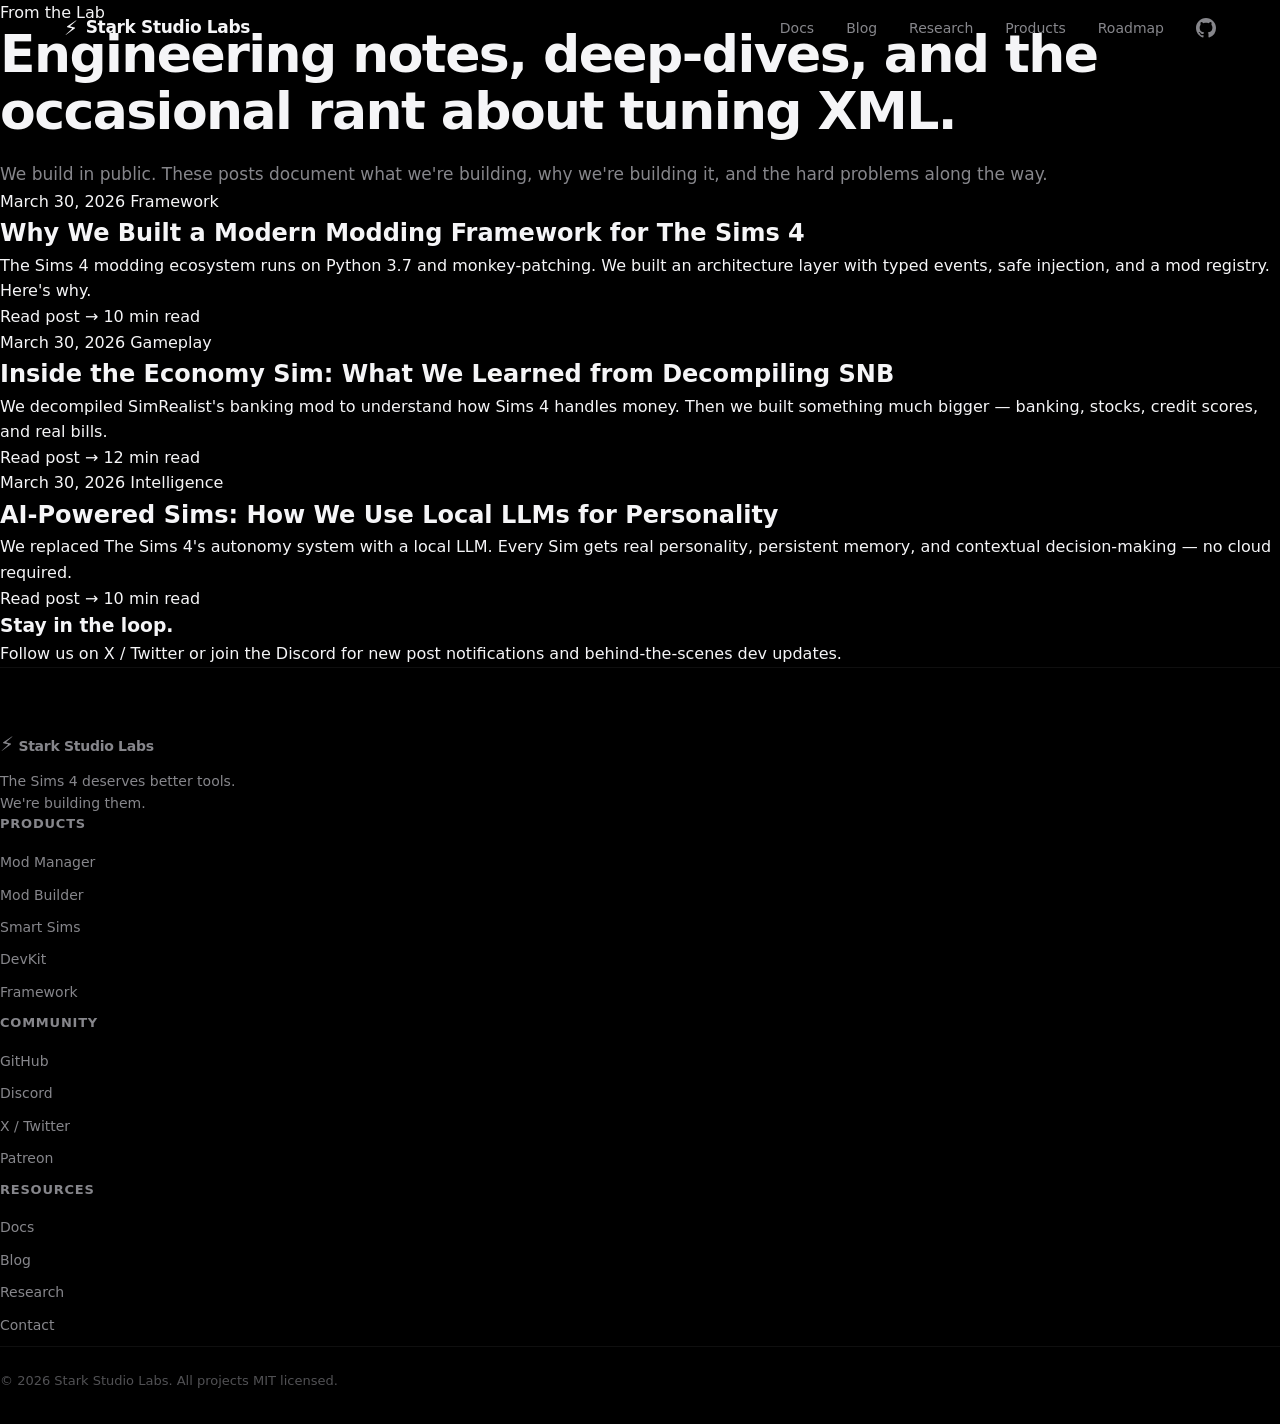
==== commit ffb2233c: "feat: launch blog — 3 posts with HTML pages, linked from blog.html - blog/building-modern-framework." ====
--- a/blog.html
+++ b/blog.html
@@ -9,6 +9,13 @@
   <meta property="og:title" content="Blog — Stark Studio Labs">
   <meta property="og:description" content="Dev logs, deep-dives, and behind-the-scenes posts about building modern Sims 4 tools.">
   <meta property="og:type" content="website">
+  <meta property="og:url" content="https://stark-studio-labs.github.io/blog.html">
+  <meta property="og:image" content="https://stark-studio-labs.github.io/assets/banner.png">
+  <meta property="og:site_name" content="Stark Studio Labs">
+  <meta name="twitter:card" content="summary_large_image">
+  <meta name="twitter:title" content="Blog — Stark Studio Labs">
+  <meta name="twitter:description" content="Dev logs, technical deep-dives, and behind-the-scenes posts from the Stark Studio Labs team.">
+  <meta name="twitter:image" content="https://stark-studio-labs.github.io/assets/banner.png">
   <link rel="stylesheet" href="styles.css">
   <link rel="icon" href="data:image/svg+xml,<svg xmlns='http://www.w3.org/2000/svg' viewBox='0 0 100 100'><text y='.9em' font-size='90'>⚡</text></svg>">
   <script src="script.js" defer></script>
@@ -61,64 +68,67 @@
     <div class="blog-page-grid">
 
       <!-- Post 1 -->
+      <a href="blog/building-modern-framework.html" style="text-decoration:none;color:inherit;display:block;">
       <article class="blog-page-card reveal">
         <div class="blog-page-img blog-page-img--framework">
           <div class="blog-page-img-pattern"></div>
-          <span class="blog-soon">Coming Soon</span>
         </div>
         <div class="blog-page-body">
           <div class="blog-page-meta">
-            <span class="blog-page-date">April 7, 2026</span>
+            <span class="blog-page-date">March 30, 2026</span>
             <span class="blog-page-tag">Framework</span>
           </div>
-          <h2 class="blog-page-title">Building a Modern Sims 4 Framework</h2>
-          <p class="blog-page-excerpt">S4CL was a gift to the community, but modding in 2026 shouldn't feel like 2018. We're replacing inheritance hierarchies with decorators, string-based lookups with type-safe injection, and global state with scoped event buses. Here's the architecture behind the Stark Framework and why every design decision was made with mod authors in mind.</p>
+          <h2 class="blog-page-title">Why We Built a Modern Modding Framework for The Sims 4</h2>
+          <p class="blog-page-excerpt">The Sims 4 modding ecosystem runs on Python 3.7 and monkey-patching. We built an architecture layer with typed events, safe injection, and a mod registry. Here's why.</p>
           <div class="blog-page-footer">
-            <span class="blog-page-read">Read post</span>
+            <span class="blog-page-read">Read post &rarr;</span>
+            <span class="blog-page-time">10 min read</span>
+          </div>
+        </div>
+      </article>
+      </a>
+
+      <!-- Post 2 -->
+      <a href="blog/inside-economy-sim.html" style="text-decoration:none;color:inherit;display:block;">
+      <article class="blog-page-card reveal">
+        <div class="blog-page-img blog-page-img--economy">
+          <div class="blog-page-img-pattern"></div>
+        </div>
+        <div class="blog-page-body">
+          <div class="blog-page-meta">
+            <span class="blog-page-date">March 30, 2026</span>
+            <span class="blog-page-tag">Gameplay</span>
+          </div>
+          <h2 class="blog-page-title">Inside the Economy Sim: What We Learned from Decompiling SNB</h2>
+          <p class="blog-page-excerpt">We decompiled SimRealist's banking mod to understand how Sims 4 handles money. Then we built something much bigger &mdash; banking, stocks, credit scores, and real bills.</p>
+          <div class="blog-page-footer">
+            <span class="blog-page-read">Read post &rarr;</span>
             <span class="blog-page-time">12 min read</span>
           </div>
         </div>
       </article>
+      </a>
 
-      <!-- Post 2 -->
+      <!-- Post 3 -->
+      <a href="blog/ai-powered-sims.html" style="text-decoration:none;color:inherit;display:block;">
       <article class="blog-page-card reveal">
-        <div class="blog-page-img blog-page-img--economy">
+        <div class="blog-page-img blog-page-img--ai">
           <div class="blog-page-img-pattern"></div>
-          <span class="blog-soon">Coming Soon</span>
         </div>
         <div class="blog-page-body">
           <div class="blog-page-meta">
-            <span class="blog-page-date">April 14, 2026</span>
-            <span class="blog-page-tag">Gameplay</span>
+            <span class="blog-page-date">March 30, 2026</span>
+            <span class="blog-page-tag">Intelligence</span>
           </div>
-          <h2 class="blog-page-title">Inside the Economy Sim</h2>
-          <p class="blog-page-excerpt">The Sims 4 has no economy. Simoleons appear from nowhere and disappear into the void. We're building a full supply-demand simulation: dynamic pricing, market cycles, real estate that appreciates, businesses that compete, and Sims that make financial decisions based on their traits and needs. This post walks through the economic model, the agent-based simulation loop, and how it all integrates with the base game without breaking the magic.</p>
+          <h2 class="blog-page-title">AI-Powered Sims: How We Use Local LLMs for Personality</h2>
+          <p class="blog-page-excerpt">We replaced The Sims 4's autonomy system with a local LLM. Every Sim gets real personality, persistent memory, and contextual decision-making &mdash; no cloud required.</p>
           <div class="blog-page-footer">
-            <span class="blog-page-read">Read post</span>
-            <span class="blog-page-time">15 min read</span>
+            <span class="blog-page-read">Read post &rarr;</span>
+            <span class="blog-page-time">10 min read</span>
           </div>
         </div>
       </article>
-
-      <!-- Post 3 -->
-      <article class="blog-page-card reveal">
-        <div class="blog-page-img blog-page-img--ai">
-          <div class="blog-page-img-pattern"></div>
-          <span class="blog-soon">Coming Soon</span>
-        </div>
-        <div class="blog-page-body">
-          <div class="blog-page-meta">
-            <span class="blog-page-date">April 21, 2026</span>
-            <span class="blog-page-tag">Intelligence</span>
-          </div>
-          <h2 class="blog-page-title">AI-Powered Sims: How It Works</h2>
-          <p class="blog-page-excerpt">Every Sim gets a local language model. No cloud. No subscription. No data leaving your machine. Smart Sims uses compact LLMs to give Sims persistent memory, contextual reasoning, and conversations that actually make sense. This deep-dive covers the inference pipeline, memory architecture, personality modeling, and how we keep it all running at 60fps on consumer hardware.</p>
-          <div class="blog-page-footer">
-            <span class="blog-page-read">Read post</span>
-            <span class="blog-page-time">18 min read</span>
-          </div>
-        </div>
-      </article>
+      </a>
 
     </div>
 
@@ -169,5 +179,6 @@
     </div>
   </footer>
 
+<script src="events.js"></script>
 </body>
 </html>
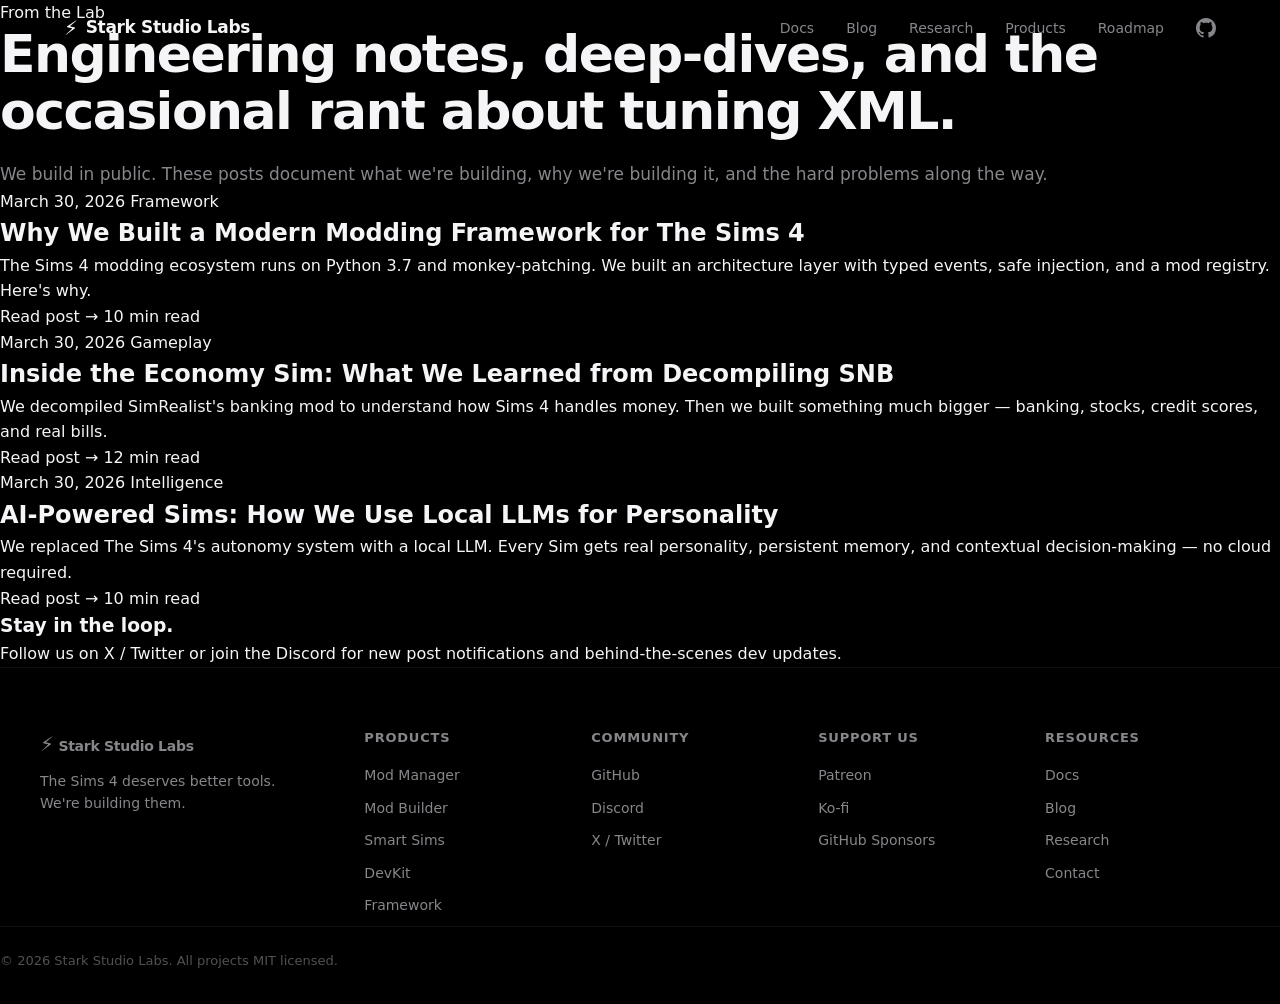
==== commit 0eef5933: "feat: add Support section to download page and Support Us footer to all pages download.html: - New S" ====
--- a/blog.html
+++ b/blog.html
@@ -164,7 +164,12 @@
         <a href="https://github.com/stark-studio-labs" target="_blank" rel="noopener">GitHub</a>
         <a href="https://discord.gg/starkstudiolabs" target="_blank" rel="noopener">Discord</a>
         <a href="https://x.com/starkstudiolabs" target="_blank" rel="noopener">X / Twitter</a>
-        <a href="https://patreon.com/starkstudiolabs" target="_blank" rel="noopener">Patreon</a>
+      </div>
+      <div class="footer-col">
+        <h4>Support Us</h4>
+        <a href="https://patreon.com/c/Shadowstarrk" target="_blank" rel="noopener">Patreon</a>
+        <a href="https://ko-fi.com/starkstudiolabs" target="_blank" rel="noopener">Ko-fi</a>
+        <a href="https://github.com/sponsors/stark-studio-labs" target="_blank" rel="noopener">GitHub Sponsors</a>
       </div>
       <div class="footer-col">
         <h4>Resources</h4>
--- a/styles.css
+++ b/styles.css
@@ -1564,6 +1564,159 @@
 
 .footer-bottom-links a:hover {
   color: var(--text-secondary);
+}
+
+/* ── Footer Grid (blog, compare, docs, mods, research pages) ────────── */
+
+.footer-grid {
+  display: grid;
+  grid-template-columns: 1.5fr repeat(4, 1fr);
+  gap: 32px;
+  max-width: 1200px;
+  margin: 0 auto;
+  padding: 0 var(--space-lg);
+}
+
+@media (max-width: 768px) {
+  .footer-grid {
+    grid-template-columns: 1fr 1fr;
+    gap: 24px;
+  }
+  .footer-grid .footer-brand {
+    grid-column: 1 / -1;
+  }
+}
+
+@media (max-width: 480px) {
+  .footer-grid {
+    grid-template-columns: 1fr;
+  }
+}
+
+/* ── Support / Donate Section (download.html) ───────────────────────── */
+
+.section-support {
+  padding: 96px 0 64px;
+  background: var(--bg);
+  border-top: 1px solid rgba(255, 255, 255, 0.04);
+}
+
+.support-header {
+  text-align: center;
+  margin-bottom: 48px;
+}
+
+.support-header h2 {
+  font-size: clamp(28px, 4vw, 40px);
+  font-weight: 700;
+  letter-spacing: -0.02em;
+  color: var(--text);
+  margin-bottom: 12px;
+}
+
+.support-header p {
+  font-size: 17px;
+  color: var(--text-secondary);
+  max-width: 520px;
+  margin: 0 auto;
+}
+
+.support-grid {
+  display: grid;
+  grid-template-columns: repeat(3, 1fr);
+  gap: 24px;
+  max-width: 960px;
+  margin: 0 auto;
+}
+
+@media (max-width: 768px) {
+  .support-grid {
+    grid-template-columns: 1fr;
+    max-width: 480px;
+  }
+}
+
+.support-card {
+  display: flex;
+  flex-direction: column;
+  padding: 32px 28px;
+  background: var(--bg-elevated);
+  border: 1px solid rgba(255, 255, 255, 0.06);
+  border-radius: 16px;
+  text-decoration: none;
+  color: var(--text);
+  transition: border-color 0.25s, transform 0.25s;
+}
+
+.support-card:hover {
+  border-color: rgba(255, 255, 255, 0.15);
+  transform: translateY(-2px);
+}
+
+.support-card-icon {
+  width: 48px;
+  height: 48px;
+  border-radius: 12px;
+  display: flex;
+  align-items: center;
+  justify-content: center;
+  margin-bottom: 20px;
+}
+
+.support-card-icon svg {
+  width: 28px;
+  height: 28px;
+}
+
+.support-card--patreon .support-card-icon {
+  background: rgba(255, 66, 77, 0.12);
+  color: #ff424d;
+}
+
+.support-card--kofi .support-card-icon {
+  background: rgba(52, 211, 153, 0.12);
+  color: var(--accent-green);
+}
+
+.support-card--github .support-card-icon {
+  background: rgba(167, 139, 250, 0.12);
+  color: var(--accent-purple);
+}
+
+.support-card h3 {
+  font-size: 18px;
+  font-weight: 600;
+  margin-bottom: 8px;
+  color: var(--text);
+}
+
+.support-card p {
+  font-size: 14px;
+  line-height: 1.55;
+  color: var(--text-secondary);
+  margin-bottom: 16px;
+  flex: 1;
+}
+
+.support-card-cta {
+  font-size: 14px;
+  font-weight: 600;
+  color: var(--accent-green);
+  text-decoration: none;
+  transition: color 0.2s;
+}
+
+.support-card:hover .support-card-cta,
+.support-card-cta:hover {
+  color: var(--text);
+}
+
+.kofi-widget-container {
+  margin-top: 16px;
+}
+
+.kofi-widget-container iframe {
+  border-radius: 8px !important;
 }
 
 
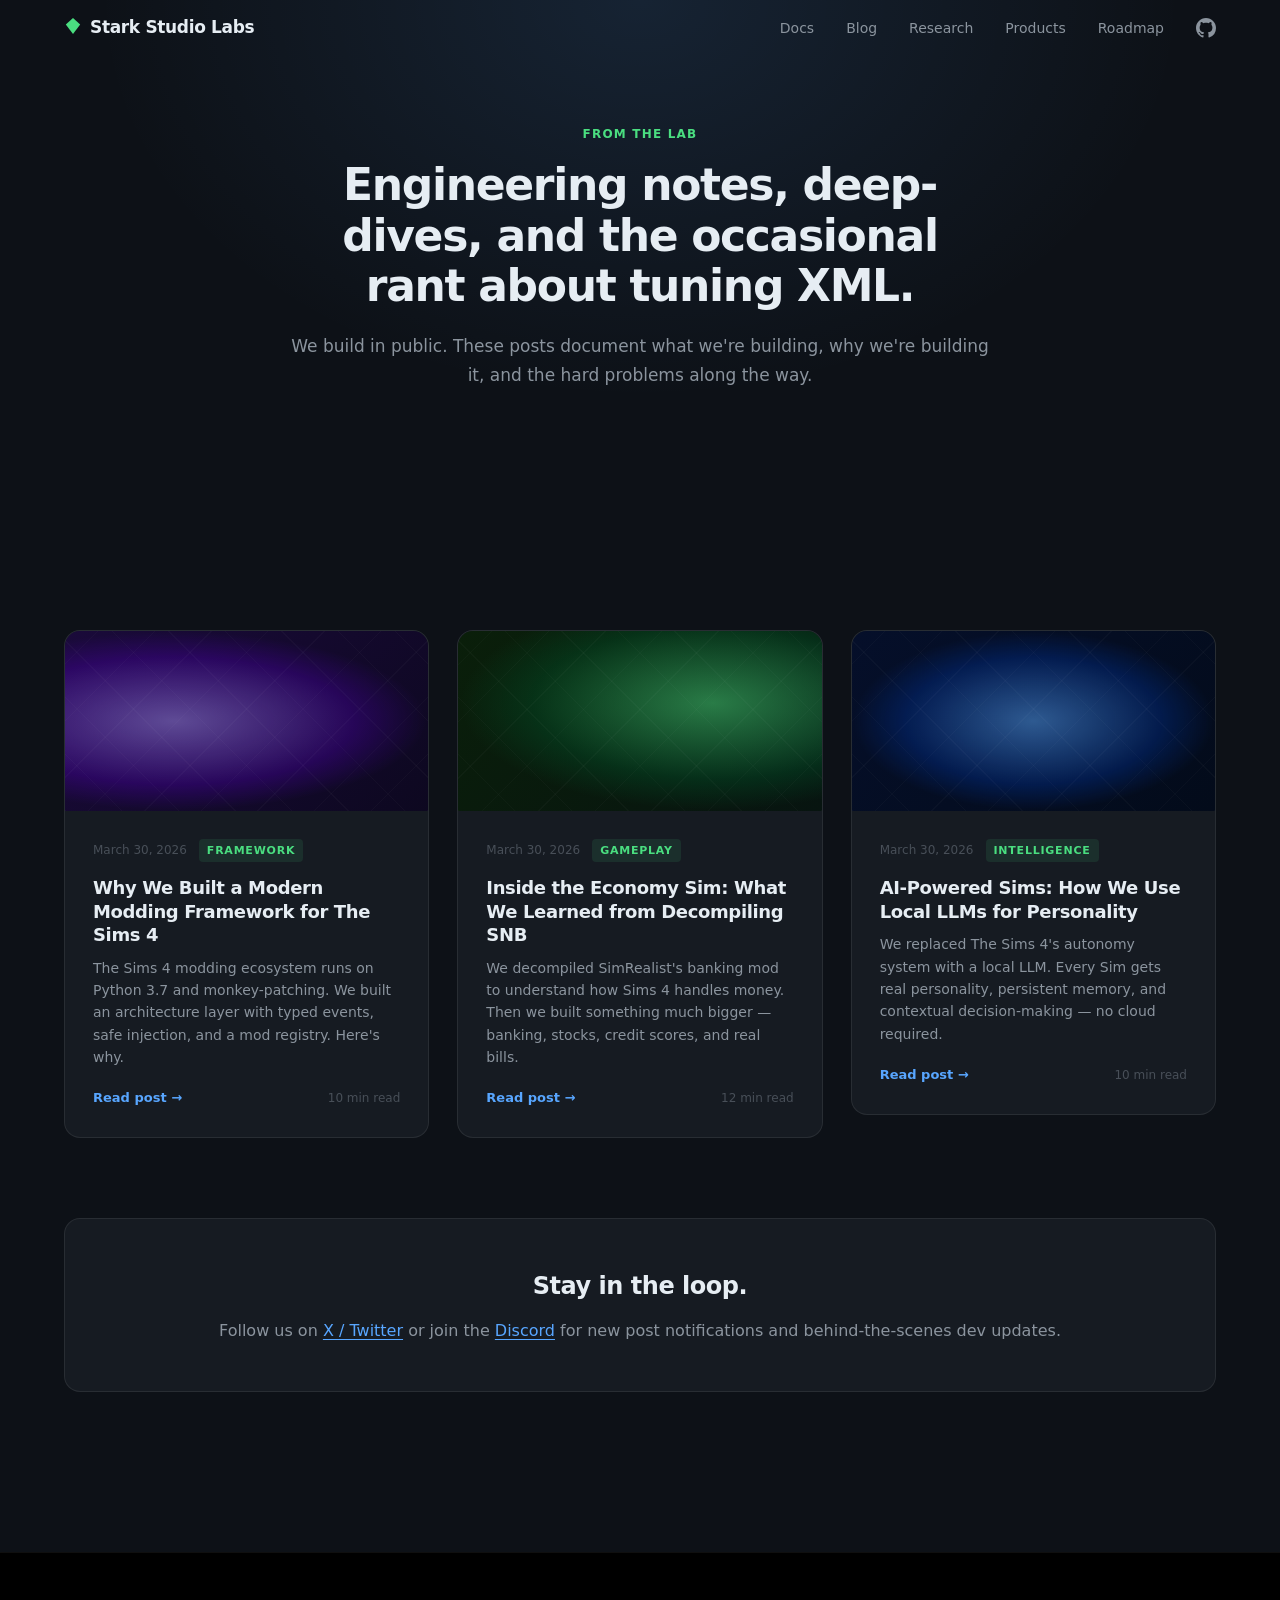
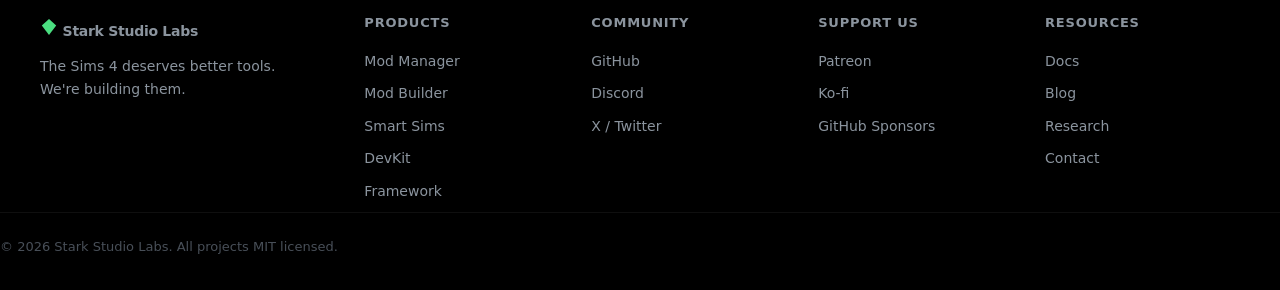
==== commit 2f6a95db: "feat: integrate CCO v3 brand assets — replace emoji icons with custom SVGs Replace all emoji mod ico" ====
--- a/blog.html
+++ b/blog.html
@@ -17,7 +17,7 @@
   <meta name="twitter:description" content="Dev logs, technical deep-dives, and behind-the-scenes posts from the Stark Studio Labs team.">
   <meta name="twitter:image" content="https://stark-studio-labs.github.io/assets/banner.png">
   <link rel="stylesheet" href="styles.css">
-  <link rel="icon" href="data:image/svg+xml,<svg xmlns='http://www.w3.org/2000/svg' viewBox='0 0 100 100'><text y='.9em' font-size='90'>⚡</text></svg>">
+  <link rel="icon" href="data:image/svg+xml,<svg xmlns='http://www.w3.org/2000/svg' viewBox='0 0 100 100'><polygon points='50,5 10,42 50,95 90,42' fill='%234ade80'/></svg>">
   <script src="script.js" defer></script>
 
   <!-- Google Analytics -->
@@ -35,7 +35,7 @@
   <nav class="nav nav-scrolled-always" id="nav">
     <div class="nav-inner">
       <a href="index.html" class="nav-logo">
-        <span class="nav-icon">⚡</span>
+        <span class="nav-icon"><svg width="18" height="18" viewBox="0 0 100 100"><polygon points="50,5 10,42 50,95 90,42" fill="#4ade80"/></svg></span>
         <span class="nav-wordmark">Stark Studio Labs</span>
       </a>
       <div class="nav-links" id="navLinks">
@@ -146,7 +146,7 @@
     <div class="footer-grid">
       <div class="footer-col footer-brand">
         <a href="index.html" class="footer-logo">
-          <span class="nav-icon">⚡</span>
+          <span class="nav-icon"><svg width="18" height="18" viewBox="0 0 100 100"><polygon points="50,5 10,42 50,95 90,42" fill="#4ade80"/></svg></span>
           <span>Stark Studio Labs</span>
         </a>
         <p class="footer-tagline">The Sims 4 deserves better tools. We're building them.</p>
--- a/styles.css
+++ b/styles.css
@@ -8,23 +8,23 @@
 
 :root {
   /* Colors — Dark */
-  --bg:                  #000000;
-  --bg-surface:          #0a0a0a;
-  --bg-elevated:         #141414;
+  --bg:                  #0d1117;
+  --bg-surface:          #161b22;
+  --bg-elevated:         #1c2128;
 
   /* Colors — Light (for .spotlight-light sections) */
   --bg-light:            #f5f5f7;
   --bg-light-elevated:   #ffffff;
 
   /* Text */
-  --text:                #f5f5f7;
-  --text-secondary:      #86868b;
-  --text-tertiary:       #515154;
+  --text:                #e6edf3;
+  --text-secondary:      #8b949e;
+  --text-tertiary:       #484f58;
 
   /* Accents */
-  --accent-green:        #34d399;
+  --accent-green:        #4ade80;
   --accent-purple:       #a78bfa;
-  --accent-blue:         #60a5fa;
+  --accent-blue:         #58a6ff;
 
   /* Borders */
   --border:              rgba(255, 255, 255, 0.08);
@@ -80,7 +80,7 @@
 }
 
 ::selection {
-  background: rgba(52, 211, 153, 0.25);
+  background: rgba(74, 222, 128, 0.25);
   color: var(--text);
 }
 
@@ -1717,6 +1717,704 @@
 
 .kofi-widget-container iframe {
   border-radius: 8px !important;
+}
+
+
+/* ── 15b. SECTION BASE + SECTION TAG ─────────────────────────────────── */
+
+.section {
+  padding: var(--section-pad) 0;
+  max-width: var(--container);
+  margin: 0 auto;
+  padding-left: 24px;
+  padding-right: 24px;
+}
+
+.section-tag {
+  display: inline-block;
+  font-size: 12px;
+  font-weight: 700;
+  letter-spacing: 0.1em;
+  text-transform: uppercase;
+  color: var(--accent-green);
+  margin-bottom: 16px;
+}
+
+
+/* ── 15c. BLOG INDEX PAGE ─────────────────────────────────────────────── */
+
+.blog-hero {
+  padding: 120px 24px 80px;
+  text-align: center;
+  background:
+    radial-gradient(ellipse at 50% 0%, rgba(88, 166, 255, 0.12) 0%, transparent 60%),
+    var(--bg);
+}
+
+.blog-hero-content {
+  max-width: 700px;
+  margin: 0 auto;
+}
+
+.blog-hero-content .section-title {
+  font-size: clamp(28px, 4vw, 44px);
+  letter-spacing: -0.03em;
+  line-height: 1.15;
+  margin-bottom: 20px;
+}
+
+.blog-hero-content .section-sub {
+  font-size: 17px;
+  line-height: 1.7;
+  color: var(--text-secondary);
+}
+
+.blog-page-grid {
+  display: grid;
+  grid-template-columns: repeat(3, 1fr);
+  gap: 28px;
+  margin-bottom: 80px;
+}
+
+.blog-page-card {
+  background: var(--bg-surface);
+  border: 1px solid var(--border);
+  border-radius: var(--radius);
+  overflow: hidden;
+  transition: border-color 0.2s var(--ease), transform 0.2s var(--ease), box-shadow 0.2s var(--ease);
+}
+
+.blog-page-card:hover {
+  border-color: rgba(255, 255, 255, 0.16);
+  transform: translateY(-4px);
+  box-shadow: 0 16px 48px rgba(0, 0, 0, 0.4);
+}
+
+.blog-page-img {
+  height: 180px;
+  position: relative;
+  overflow: hidden;
+}
+
+.blog-page-img--framework {
+  background: radial-gradient(ellipse at 30% 50%, rgba(167, 139, 250, 0.5) 0%, rgba(88, 0, 200, 0.3) 50%, transparent 70%),
+              linear-gradient(135deg, #1a0a3a 0%, #0d0820 100%);
+}
+.blog-page-img--economy {
+  background: radial-gradient(ellipse at 70% 40%, rgba(74, 222, 128, 0.5) 0%, rgba(0, 100, 50, 0.3) 50%, transparent 70%),
+              linear-gradient(135deg, #0a1f0a 0%, #071410 100%);
+}
+.blog-page-img--ai {
+  background: radial-gradient(ellipse at 50% 50%, rgba(88, 166, 255, 0.5) 0%, rgba(0, 60, 180, 0.3) 50%, transparent 70%),
+              linear-gradient(135deg, #050f2a 0%, #030b1a 100%);
+}
+.blog-page-img--install {
+  background: radial-gradient(ellipse at 40% 50%, rgba(34, 211, 238, 0.5) 0%, rgba(0, 100, 130, 0.3) 50%, transparent 70%),
+              linear-gradient(135deg, #03131a 0%, #020d12 100%);
+}
+.blog-page-img--best {
+  background: radial-gradient(ellipse at 60% 40%, rgba(250, 204, 21, 0.45) 0%, rgba(120, 80, 0, 0.3) 50%, transparent 70%),
+              linear-gradient(135deg, #1a1200 0%, #100c00 100%);
+}
+.blog-page-img--fix {
+  background: radial-gradient(ellipse at 50% 50%, rgba(249, 115, 22, 0.5) 0%, rgba(140, 40, 0, 0.3) 50%, transparent 70%),
+              linear-gradient(135deg, #1a0700 0%, #0f0500 100%);
+}
+.blog-page-img--beginner {
+  background: radial-gradient(ellipse at 35% 50%, rgba(167, 139, 250, 0.45) 0%, rgba(80, 20, 160, 0.3) 50%, transparent 70%),
+              linear-gradient(135deg, #120820 0%, #0c0515 100%);
+}
+.blog-page-img--ccguide {
+  background: radial-gradient(ellipse at 65% 45%, rgba(244, 114, 182, 0.5) 0%, rgba(140, 0, 80, 0.3) 50%, transparent 70%),
+              linear-gradient(135deg, #1a0510 0%, #0f0309 100%);
+}
+
+.blog-page-img-pattern {
+  position: absolute;
+  inset: 0;
+  background-image:
+    repeating-linear-gradient(45deg, rgba(255,255,255,0.025) 0px, rgba(255,255,255,0.025) 1px, transparent 1px, transparent 40px),
+    repeating-linear-gradient(-45deg, rgba(255,255,255,0.025) 0px, rgba(255,255,255,0.025) 1px, transparent 1px, transparent 40px);
+}
+
+.blog-page-body {
+  padding: 28px;
+}
+
+.blog-page-meta {
+  display: flex;
+  align-items: center;
+  gap: 12px;
+  margin-bottom: 14px;
+}
+
+.blog-page-date {
+  font-size: 12px;
+  color: var(--text-tertiary);
+}
+
+.blog-page-tag {
+  font-size: 11px;
+  font-weight: 700;
+  letter-spacing: 0.07em;
+  text-transform: uppercase;
+  color: var(--accent-green);
+  background: rgba(74, 222, 128, 0.1);
+  padding: 3px 8px;
+  border-radius: 4px;
+}
+
+.blog-page-title {
+  font-size: 18px;
+  font-weight: 700;
+  letter-spacing: -0.02em;
+  line-height: 1.3;
+  color: var(--text);
+  margin-bottom: 10px;
+}
+
+.blog-page-excerpt {
+  font-size: 14px;
+  color: var(--text-secondary);
+  line-height: 1.6;
+  margin-bottom: 20px;
+}
+
+.blog-page-footer {
+  display: flex;
+  align-items: center;
+  justify-content: space-between;
+}
+
+.blog-page-read {
+  font-size: 13px;
+  font-weight: 600;
+  color: var(--accent-blue);
+}
+
+.blog-page-time {
+  font-size: 12px;
+  color: var(--text-tertiary);
+}
+
+.blog-subscribe {
+  background: var(--bg-surface);
+  border: 1px solid var(--border);
+  border-radius: var(--radius);
+  padding: 48px;
+  text-align: center;
+}
+
+.blog-subscribe-content h3 {
+  font-size: 24px;
+  font-weight: 700;
+  letter-spacing: -0.02em;
+  margin-bottom: 12px;
+}
+
+.blog-subscribe-content p {
+  font-size: 16px;
+  color: var(--text-secondary);
+  line-height: 1.6;
+}
+
+.blog-subscribe-content a {
+  color: var(--accent-blue);
+  text-decoration: underline;
+  text-underline-offset: 3px;
+}
+
+@media (max-width: 900px) {
+  .blog-page-grid {
+    grid-template-columns: repeat(2, 1fr);
+  }
+}
+
+@media (max-width: 600px) {
+  .blog-page-grid {
+    grid-template-columns: 1fr;
+  }
+  .blog-hero {
+    padding: 80px 24px 60px;
+  }
+}
+
+
+/* ── 15d. BLOG POST ARTICLE PAGES ─────────────────────────────────────── */
+
+.post-hero {
+  background:
+    radial-gradient(ellipse at 50% 0%, rgba(88, 166, 255, 0.1) 0%, transparent 55%),
+    var(--bg);
+  padding: 100px 24px 64px;
+  text-align: center;
+}
+
+.post-hero-inner {
+  max-width: 800px;
+  margin: 0 auto;
+}
+
+.post-breadcrumb {
+  display: inline-flex;
+  align-items: center;
+  gap: 6px;
+  font-size: 13px;
+  color: var(--text-tertiary);
+  text-decoration: none;
+  margin-bottom: 28px;
+  transition: color 0.2s;
+}
+
+.post-breadcrumb:hover {
+  color: var(--text-secondary);
+}
+
+.post-meta-row {
+  display: flex;
+  align-items: center;
+  justify-content: center;
+  gap: 16px;
+  margin-bottom: 24px;
+  flex-wrap: wrap;
+}
+
+.post-tag {
+  font-size: 11px;
+  font-weight: 700;
+  letter-spacing: 0.08em;
+  text-transform: uppercase;
+  color: var(--accent-green);
+  background: rgba(74, 222, 128, 0.1);
+  padding: 4px 10px;
+  border-radius: 4px;
+}
+
+.post-date,
+.post-read-time {
+  font-size: 13px;
+  color: var(--text-tertiary);
+}
+
+.post-title {
+  font-size: clamp(28px, 5vw, 48px);
+  font-weight: 700;
+  letter-spacing: -0.03em;
+  line-height: 1.15;
+  margin-bottom: 20px;
+  color: var(--text);
+}
+
+.post-lead {
+  font-size: 18px;
+  line-height: 1.7;
+  color: var(--text-secondary);
+}
+
+.post-cover-wrap {
+  max-width: 1000px;
+  margin: 0 auto;
+  padding: 0 24px 64px;
+}
+
+.post-cover-img {
+  height: 320px;
+  border-radius: var(--radius);
+  position: relative;
+  overflow: hidden;
+  border: 1px solid var(--border);
+}
+
+.post-cover-img--install {
+  background: radial-gradient(ellipse at 35% 50%, rgba(34, 211, 238, 0.55) 0%, rgba(0, 100, 130, 0.3) 50%, transparent 70%),
+              linear-gradient(135deg, #03131a 0%, #020d12 100%);
+}
+.post-cover-img--best {
+  background: radial-gradient(ellipse at 65% 40%, rgba(250, 204, 21, 0.5) 0%, rgba(120, 80, 0, 0.3) 50%, transparent 70%),
+              linear-gradient(135deg, #1a1200 0%, #100c00 100%);
+}
+.post-cover-img--fix {
+  background: radial-gradient(ellipse at 50% 45%, rgba(249, 115, 22, 0.55) 0%, rgba(140, 40, 0, 0.3) 50%, transparent 70%),
+              linear-gradient(135deg, #1a0700 0%, #0f0500 100%);
+}
+.post-cover-img--beginner {
+  background: radial-gradient(ellipse at 40% 50%, rgba(167, 139, 250, 0.5) 0%, rgba(80, 20, 160, 0.3) 50%, transparent 70%),
+              linear-gradient(135deg, #120820 0%, #0c0515 100%);
+}
+.post-cover-img--ccguide {
+  background: radial-gradient(ellipse at 60% 45%, rgba(244, 114, 182, 0.5) 0%, rgba(140, 0, 80, 0.3) 50%, transparent 70%),
+              linear-gradient(135deg, #1a0510 0%, #0f0309 100%);
+}
+.post-cover-img--framework {
+  background: radial-gradient(ellipse at 35% 50%, rgba(167, 139, 250, 0.55) 0%, rgba(88, 0, 200, 0.3) 50%, transparent 70%),
+              linear-gradient(135deg, #1a0a3a 0%, #0d0820 100%);
+}
+.post-cover-img--economy {
+  background: radial-gradient(ellipse at 65% 40%, rgba(74, 222, 128, 0.55) 0%, rgba(0, 100, 50, 0.3) 50%, transparent 70%),
+              linear-gradient(135deg, #0a1f0a 0%, #071410 100%);
+}
+.post-cover-img--ai {
+  background: radial-gradient(ellipse at 50% 50%, rgba(88, 166, 255, 0.55) 0%, rgba(0, 60, 180, 0.3) 50%, transparent 70%),
+              linear-gradient(135deg, #050f2a 0%, #030b1a 100%);
+}
+
+.post-cover-pattern {
+  position: absolute;
+  inset: 0;
+  background-image:
+    repeating-linear-gradient(45deg, rgba(255,255,255,0.025) 0px, rgba(255,255,255,0.025) 1px, transparent 1px, transparent 40px),
+    repeating-linear-gradient(-45deg, rgba(255,255,255,0.025) 0px, rgba(255,255,255,0.025) 1px, transparent 1px, transparent 40px);
+}
+
+.post-cover-label {
+  position: absolute;
+  bottom: 24px;
+  left: 32px;
+  font-size: 13px;
+  font-weight: 600;
+  color: rgba(255,255,255,0.5);
+  letter-spacing: 0.05em;
+  text-transform: uppercase;
+}
+
+/* Article prose */
+.post-article {
+  padding-bottom: 80px;
+}
+
+.post-body {
+  max-width: 740px;
+  margin: 0 auto;
+  padding: 0 24px;
+}
+
+.post-body h2 {
+  font-size: 26px;
+  font-weight: 700;
+  letter-spacing: -0.02em;
+  line-height: 1.25;
+  color: var(--text);
+  margin: 56px 0 16px;
+  padding-top: 8px;
+  border-top: 1px solid var(--border);
+}
+
+.post-body h3 {
+  font-size: 19px;
+  font-weight: 700;
+  letter-spacing: -0.01em;
+  color: var(--text);
+  margin: 32px 0 12px;
+}
+
+.post-body p {
+  font-size: 16px;
+  line-height: 1.8;
+  color: var(--text-secondary);
+  margin-bottom: 20px;
+}
+
+.post-body ul,
+.post-body ol {
+  padding-left: 24px;
+  margin-bottom: 20px;
+}
+
+.post-body li {
+  font-size: 16px;
+  line-height: 1.75;
+  color: var(--text-secondary);
+  margin-bottom: 8px;
+}
+
+.post-body strong {
+  color: var(--text);
+  font-weight: 600;
+}
+
+.post-body a {
+  color: var(--accent-blue);
+  text-decoration: underline;
+  text-underline-offset: 3px;
+}
+
+.post-body code {
+  font-family: var(--font-mono);
+  font-size: 13px;
+  background: var(--bg-elevated);
+  border: 1px solid var(--border);
+  padding: 2px 7px;
+  border-radius: 5px;
+  color: var(--accent-green);
+}
+
+/* Callout boxes */
+.callout {
+  border-radius: var(--radius-sm);
+  padding: 20px 24px;
+  margin: 28px 0;
+  border-left: 3px solid;
+}
+
+.callout--tip {
+  background: rgba(74, 222, 128, 0.07);
+  border-color: var(--accent-green);
+}
+
+.callout--tip .callout-label {
+  font-size: 11px;
+  font-weight: 700;
+  letter-spacing: 0.1em;
+  text-transform: uppercase;
+  color: var(--accent-green);
+  margin-bottom: 6px;
+}
+
+.callout--warning {
+  background: rgba(249, 115, 22, 0.07);
+  border-color: #f97316;
+}
+
+.callout--warning .callout-label {
+  font-size: 11px;
+  font-weight: 700;
+  letter-spacing: 0.1em;
+  text-transform: uppercase;
+  color: #f97316;
+  margin-bottom: 6px;
+}
+
+.callout p {
+  margin: 0;
+  font-size: 15px;
+}
+
+/* Step blocks */
+.step-list {
+  list-style: none;
+  padding: 0;
+  margin: 0 0 28px;
+}
+
+.step-item {
+  display: flex;
+  gap: 20px;
+  margin-bottom: 28px;
+  align-items: flex-start;
+}
+
+.step-num {
+  flex-shrink: 0;
+  width: 36px;
+  height: 36px;
+  border-radius: 50%;
+  background: var(--bg-elevated);
+  border: 1px solid var(--border);
+  display: flex;
+  align-items: center;
+  justify-content: center;
+  font-size: 14px;
+  font-weight: 700;
+  color: var(--accent-blue);
+  margin-top: 2px;
+}
+
+.step-content h3 {
+  font-size: 17px;
+  font-weight: 700;
+  color: var(--text);
+  margin: 0 0 6px;
+}
+
+.step-content p {
+  font-size: 15px;
+  line-height: 1.7;
+  color: var(--text-secondary);
+  margin: 0;
+}
+
+.step-content code {
+  font-family: var(--font-mono);
+  font-size: 13px;
+  background: var(--bg-elevated);
+  border: 1px solid var(--border);
+  padding: 2px 7px;
+  border-radius: 5px;
+  color: var(--accent-green);
+}
+
+/* Mod cards (for best mods lists) */
+.mod-list {
+  list-style: none;
+  padding: 0;
+  margin: 0 0 28px;
+}
+
+.mod-item {
+  background: var(--bg-surface);
+  border: 1px solid var(--border);
+  border-radius: var(--radius-sm);
+  padding: 20px 24px;
+  margin-bottom: 16px;
+  transition: border-color 0.2s;
+}
+
+.mod-item:hover {
+  border-color: rgba(255,255,255,0.14);
+}
+
+.mod-item-header {
+  display: flex;
+  align-items: baseline;
+  gap: 12px;
+  margin-bottom: 8px;
+  flex-wrap: wrap;
+}
+
+.mod-item-name {
+  font-size: 16px;
+  font-weight: 700;
+  color: var(--text);
+}
+
+.mod-item-badge {
+  font-size: 10px;
+  font-weight: 700;
+  letter-spacing: 0.08em;
+  text-transform: uppercase;
+  padding: 2px 7px;
+  border-radius: 3px;
+}
+
+.mod-item-badge--free {
+  background: rgba(74, 222, 128, 0.12);
+  color: var(--accent-green);
+}
+
+.mod-item-badge--essential {
+  background: rgba(88, 166, 255, 0.12);
+  color: var(--accent-blue);
+}
+
+.mod-item p {
+  font-size: 14px;
+  line-height: 1.65;
+  color: var(--text-secondary);
+  margin: 0;
+}
+
+/* Post CTA box */
+.post-cta-section {
+  padding: 0 24px 80px;
+}
+
+.post-cta-box {
+  max-width: 740px;
+  margin: 0 auto;
+  background: linear-gradient(135deg, rgba(88,166,255,0.08) 0%, rgba(167,139,250,0.08) 100%);
+  border: 1px solid rgba(88, 166, 255, 0.2);
+  border-radius: var(--radius);
+  padding: 40px;
+  text-align: center;
+}
+
+.post-cta-box h3 {
+  font-size: 22px;
+  font-weight: 700;
+  letter-spacing: -0.02em;
+  margin-bottom: 10px;
+  color: var(--text);
+}
+
+.post-cta-box p {
+  font-size: 15px;
+  color: var(--text-secondary);
+  line-height: 1.65;
+  margin-bottom: 24px;
+}
+
+.post-cta-actions {
+  display: flex;
+  gap: 12px;
+  justify-content: center;
+  flex-wrap: wrap;
+}
+
+/* Related posts */
+.post-related-section {
+  border-top: 1px solid var(--border);
+  padding: 64px 24px 80px;
+}
+
+.post-related-inner {
+  max-width: 740px;
+  margin: 0 auto;
+}
+
+.post-related-label {
+  font-size: 12px;
+  font-weight: 700;
+  letter-spacing: 0.1em;
+  text-transform: uppercase;
+  color: var(--text-tertiary);
+  margin-bottom: 28px;
+}
+
+.related-grid {
+  display: grid;
+  grid-template-columns: repeat(2, 1fr);
+  gap: 20px;
+}
+
+.related-card {
+  background: var(--bg-surface);
+  border: 1px solid var(--border);
+  border-radius: var(--radius-sm);
+  padding: 24px;
+  text-decoration: none;
+  color: inherit;
+  display: block;
+  transition: border-color 0.2s, transform 0.2s;
+}
+
+.related-card:hover {
+  border-color: rgba(255,255,255,0.15);
+  transform: translateY(-2px);
+}
+
+.related-card-tag {
+  font-size: 10px;
+  font-weight: 700;
+  letter-spacing: 0.08em;
+  text-transform: uppercase;
+  color: var(--accent-green);
+  margin-bottom: 8px;
+  display: block;
+}
+
+.related-card-title {
+  font-size: 15px;
+  font-weight: 700;
+  color: var(--text);
+  line-height: 1.35;
+  margin-bottom: 6px;
+}
+
+.related-card-time {
+  font-size: 12px;
+  color: var(--text-tertiary);
+}
+
+@media (max-width: 600px) {
+  .related-grid {
+    grid-template-columns: 1fr;
+  }
+  .post-cover-img {
+    height: 220px;
+  }
+  .post-cta-box {
+    padding: 28px 20px;
+  }
 }
 
 
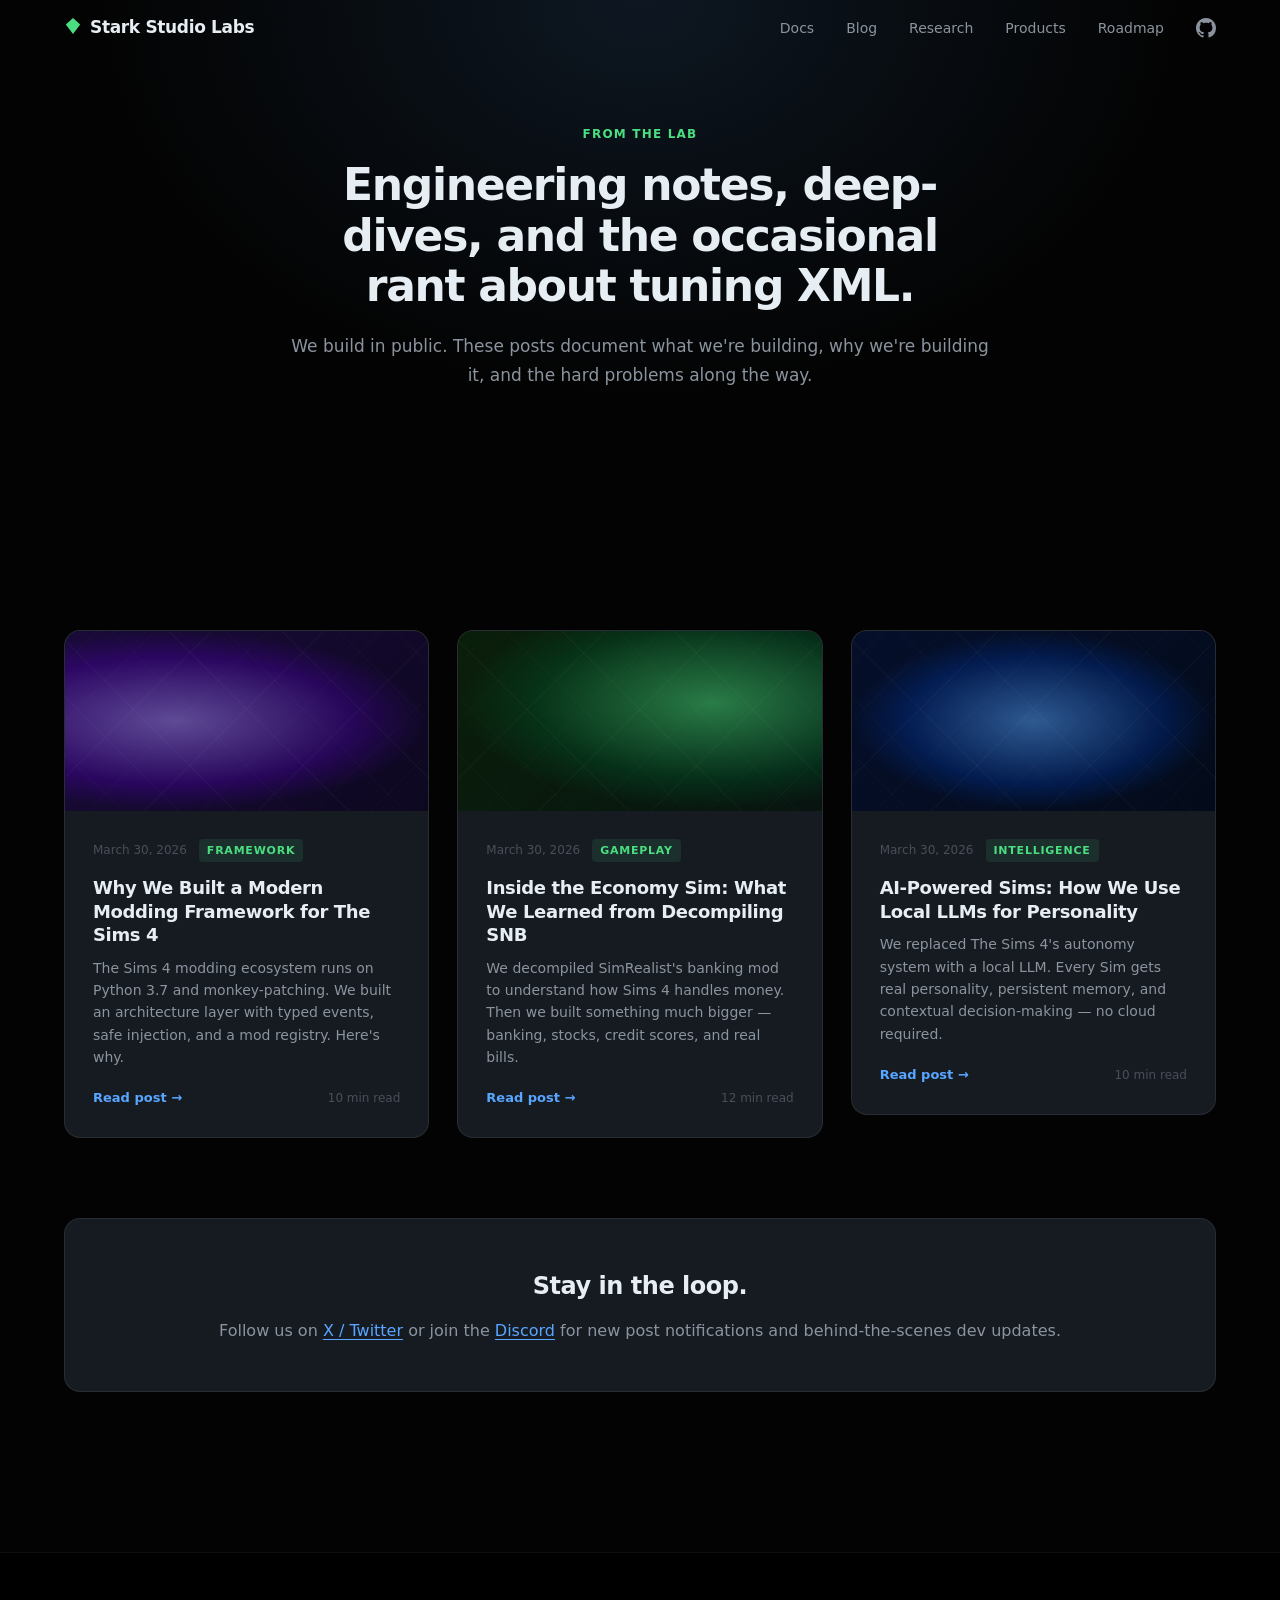
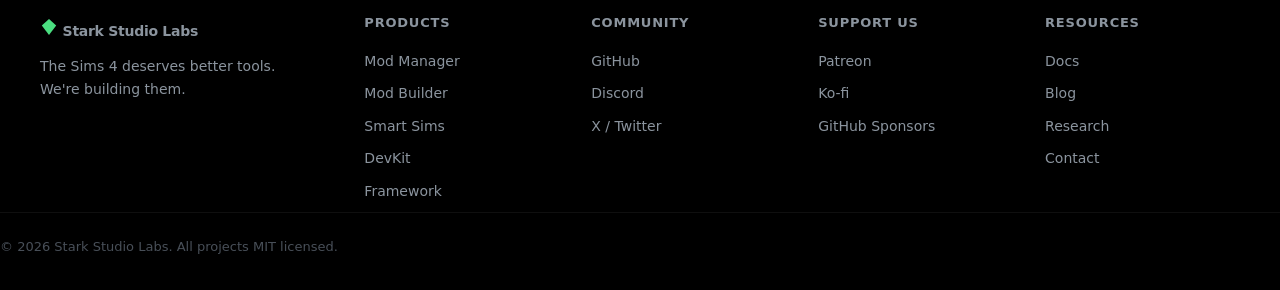
==== commit 43098b6d: "style: darken body to #030303 + add Ko-fi widget and footer links across all pages - Body/main backg" ====
--- a/blog.html
+++ b/blog.html
@@ -5,7 +5,7 @@
   <meta name="viewport" content="width=device-width, initial-scale=1.0">
   <title>Blog — Stark Studio Labs</title>
   <meta name="description" content="Dev logs, technical deep-dives, and behind-the-scenes posts from the Stark Studio Labs team. Building the future of Sims 4 modding.">
-  <meta name="theme-color" content="#0d1117">
+  <meta name="theme-color" content="#030303">
   <meta property="og:title" content="Blog — Stark Studio Labs">
   <meta property="og:description" content="Dev logs, deep-dives, and behind-the-scenes posts about building modern Sims 4 tools.">
   <meta property="og:type" content="website">
--- a/styles.css
+++ b/styles.css
@@ -8,7 +8,7 @@
 
 :root {
   /* Colors — Dark */
-  --bg:                  #0d1117;
+  --bg:                  #030303;
   --bg-surface:          #161b22;
   --bg-elevated:         #1c2128;
 
@@ -804,7 +804,7 @@
 }
 
 .section-community {
-  background: #050508;
+  background: #0a0a0c;
   padding: var(--section-pad) 0;
 }
 
@@ -1335,7 +1335,7 @@
   box-shadow: 0 4px 16px rgba(2, 132, 199, 0.30);
 }
 
-.plumbob-crystal {
+.plumbob-platinum {
   background: linear-gradient(135deg, #faf5ff, #c084fc, #818cf8);
   box-shadow: 0 4px 20px rgba(192, 132, 252, 0.40);
 }
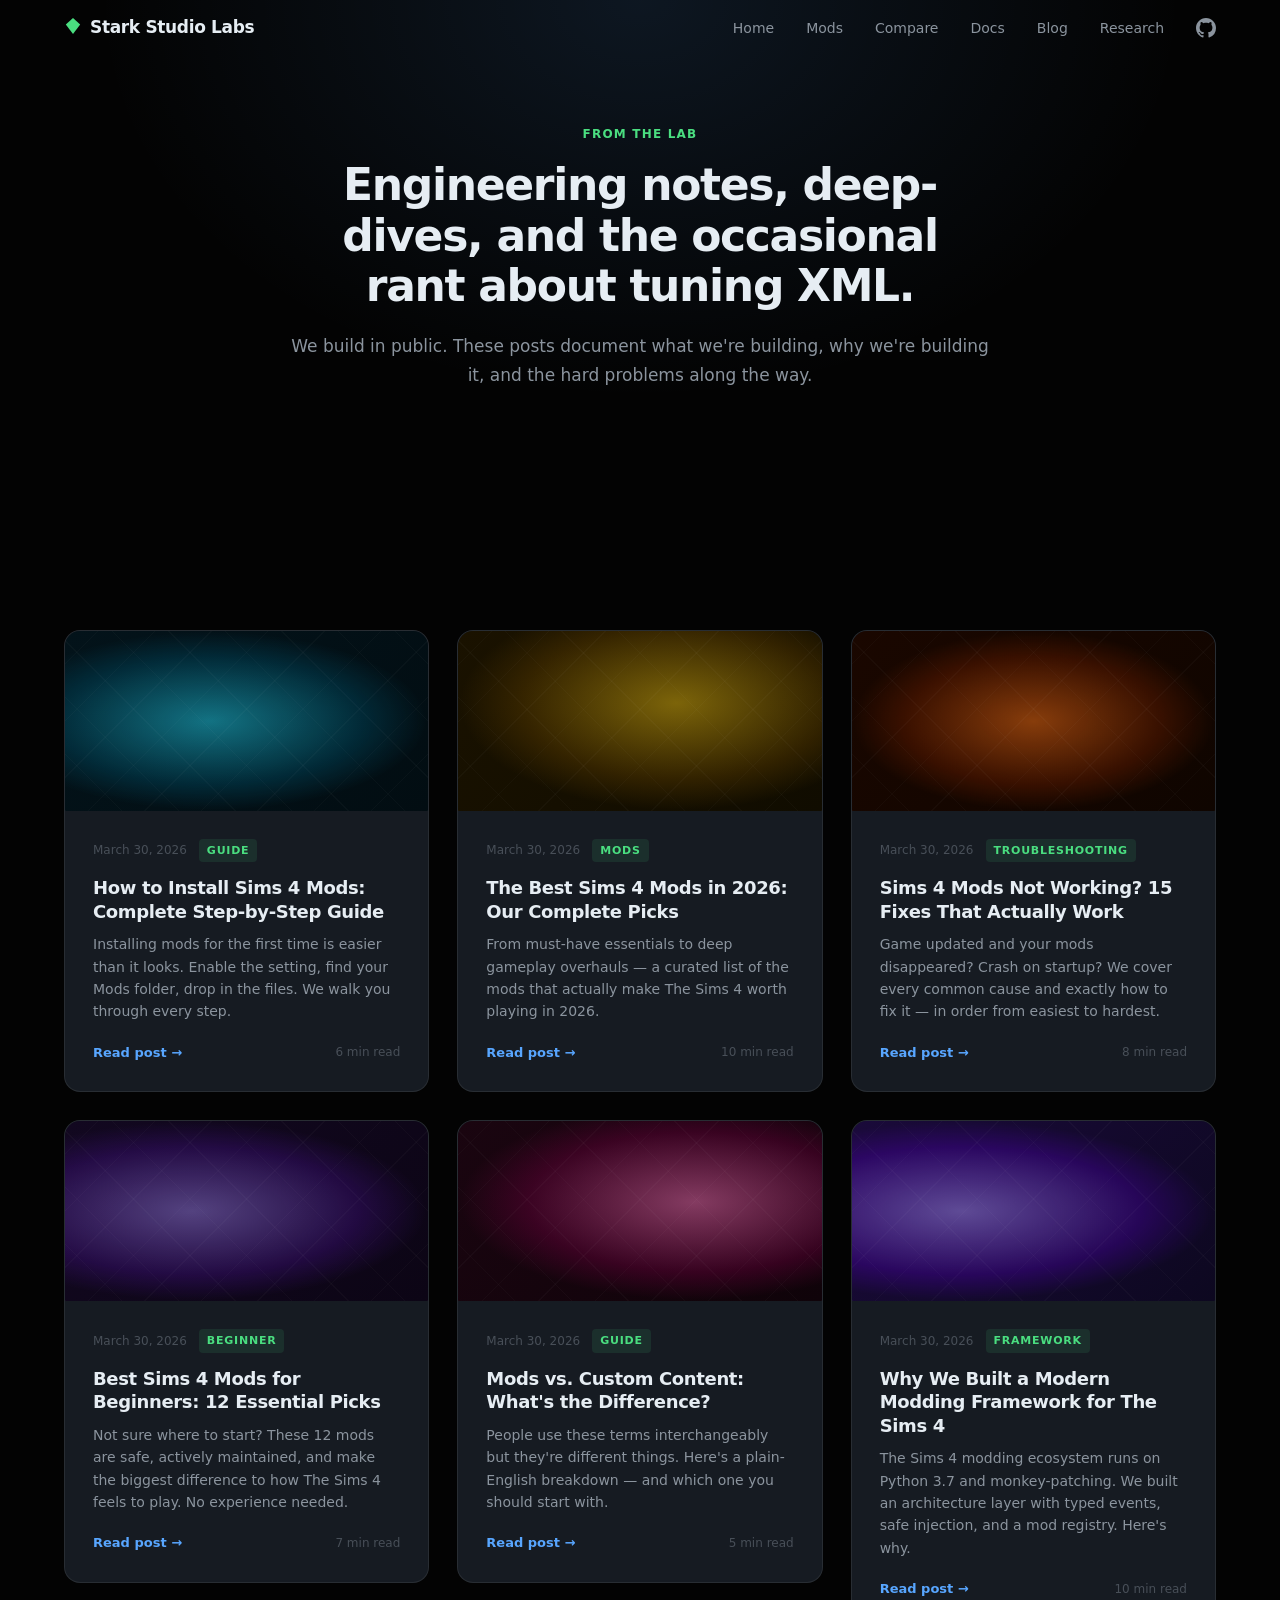
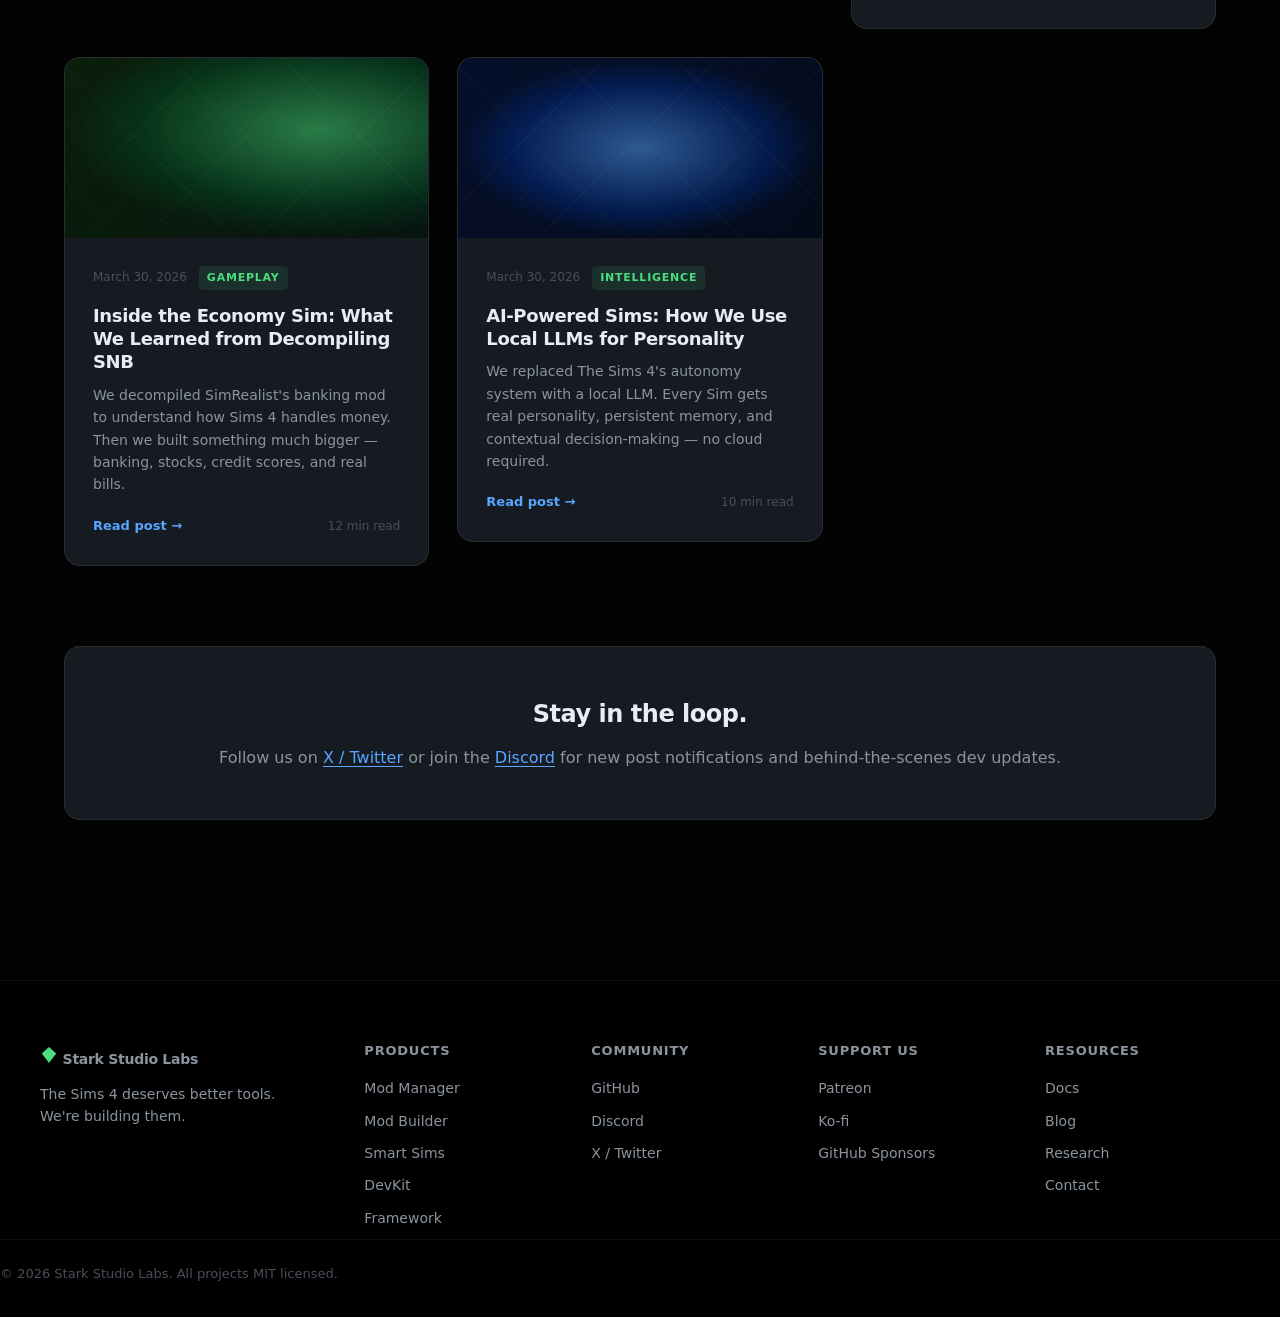
==== commit 6a92c647: "feat(blog): add 8 blog posts, update nav + blog index with 5 new cards - Add sims4-mods-beginners-gu" ====
--- a/blog.html
+++ b/blog.html
@@ -38,12 +38,13 @@
         <span class="nav-icon"><svg width="18" height="18" viewBox="0 0 100 100"><polygon points="50,5 10,42 50,95 90,42" fill="#4ade80"/></svg></span>
         <span class="nav-wordmark">Stark Studio Labs</span>
       </a>
-      <div class="nav-links" id="navLinks">
+            <div class="nav-links" id="navLinks">
+        <a href="index.html">Home</a>
+        <a href="mods.html">Mods</a>
+        <a href="compare.html">Compare</a>
         <a href="docs.html">Docs</a>
         <a href="blog.html" class="nav-active">Blog</a>
         <a href="research.html">Research</a>
-        <a href="index.html#products">Products</a>
-        <a href="index.html#roadmap">Roadmap</a>
         <a href="https://github.com/stark-studio-labs" class="nav-gh" target="_blank" rel="noopener">
           <svg width="20" height="20" viewBox="0 0 16 16" fill="currentColor"><path d="M8 0C3.58 0 0 3.58 0 8c0 3.54 2.29 6.53 5.47 7.59.4.07.55-.17.55-.38 0-.19-.01-.82-.01-1.49-2.01.37-2.53-.49-2.69-.94-.09-.23-.48-.94-.82-1.13-.28-.15-.68-.52-.01-.53.63-.01 1.08.58 1.23.82.72 1.21 1.87.87 2.33.66.07-.52.28-.87.51-1.07-1.78-.2-3.64-.89-3.64-3.95 0-.87.31-1.59.82-2.15-.08-.2-.36-1.02.08-2.12 0 0 .67-.21 2.2.82.64-.18 1.32-.27 2-.27.68 0 1.36.09 2 .27 1.53-1.04 2.2-.82 2.2-.82.44 1.1.16 1.92.08 2.12.51.56.82 1.27.82 2.15 0 3.07-1.87 3.75-3.65 3.95.29.25.54.73.54 1.48 0 1.07-.01 1.93-.01 2.2 0 .21.15.46.55.38A8.013 8.013 0 0016 8c0-4.42-3.58-8-8-8z"/></svg>
         </a>
@@ -67,7 +68,112 @@
   <section class="section" id="posts">
     <div class="blog-page-grid">
 
-      <!-- Post 1 -->
+      <!-- Post: Install Guide -->
+      <a href="blog/how-to-install-sims4-mods.html" style="text-decoration:none;color:inherit;display:block;">
+      <article class="blog-page-card reveal">
+        <div class="blog-page-img blog-page-img--install">
+          <div class="blog-page-img-pattern"></div>
+        </div>
+        <div class="blog-page-body">
+          <div class="blog-page-meta">
+            <span class="blog-page-date">March 30, 2026</span>
+            <span class="blog-page-tag">Guide</span>
+          </div>
+          <h2 class="blog-page-title">How to Install Sims 4 Mods: Complete Step-by-Step Guide</h2>
+          <p class="blog-page-excerpt">Installing mods for the first time is easier than it looks. Enable the setting, find your Mods folder, drop in the files. We walk you through every step.</p>
+          <div class="blog-page-footer">
+            <span class="blog-page-read">Read post &rarr;</span>
+            <span class="blog-page-time">6 min read</span>
+          </div>
+        </div>
+      </article>
+      </a>
+
+      <!-- Post: Best Mods 2026 -->
+      <a href="blog/best-sims4-mods-2026.html" style="text-decoration:none;color:inherit;display:block;">
+      <article class="blog-page-card reveal">
+        <div class="blog-page-img blog-page-img--best">
+          <div class="blog-page-img-pattern"></div>
+        </div>
+        <div class="blog-page-body">
+          <div class="blog-page-meta">
+            <span class="blog-page-date">March 30, 2026</span>
+            <span class="blog-page-tag">Mods</span>
+          </div>
+          <h2 class="blog-page-title">The Best Sims 4 Mods in 2026: Our Complete Picks</h2>
+          <p class="blog-page-excerpt">From must-have essentials to deep gameplay overhauls &mdash; a curated list of the mods that actually make The Sims 4 worth playing in 2026.</p>
+          <div class="blog-page-footer">
+            <span class="blog-page-read">Read post &rarr;</span>
+            <span class="blog-page-time">10 min read</span>
+          </div>
+        </div>
+      </article>
+      </a>
+
+      <!-- Post: Mods Not Working -->
+      <a href="blog/sims4-mods-not-working-fix.html" style="text-decoration:none;color:inherit;display:block;">
+      <article class="blog-page-card reveal">
+        <div class="blog-page-img blog-page-img--fix">
+          <div class="blog-page-img-pattern"></div>
+        </div>
+        <div class="blog-page-body">
+          <div class="blog-page-meta">
+            <span class="blog-page-date">March 30, 2026</span>
+            <span class="blog-page-tag">Troubleshooting</span>
+          </div>
+          <h2 class="blog-page-title">Sims 4 Mods Not Working? 15 Fixes That Actually Work</h2>
+          <p class="blog-page-excerpt">Game updated and your mods disappeared? Crash on startup? We cover every common cause and exactly how to fix it &mdash; in order from easiest to hardest.</p>
+          <div class="blog-page-footer">
+            <span class="blog-page-read">Read post &rarr;</span>
+            <span class="blog-page-time">8 min read</span>
+          </div>
+        </div>
+      </article>
+      </a>
+
+      <!-- Post: Beginners Guide -->
+      <a href="blog/sims4-mods-beginners-guide.html" style="text-decoration:none;color:inherit;display:block;">
+      <article class="blog-page-card reveal">
+        <div class="blog-page-img blog-page-img--beginner">
+          <div class="blog-page-img-pattern"></div>
+        </div>
+        <div class="blog-page-body">
+          <div class="blog-page-meta">
+            <span class="blog-page-date">March 30, 2026</span>
+            <span class="blog-page-tag">Beginner</span>
+          </div>
+          <h2 class="blog-page-title">Best Sims 4 Mods for Beginners: 12 Essential Picks</h2>
+          <p class="blog-page-excerpt">Not sure where to start? These 12 mods are safe, actively maintained, and make the biggest difference to how The Sims 4 feels to play. No experience needed.</p>
+          <div class="blog-page-footer">
+            <span class="blog-page-read">Read post &rarr;</span>
+            <span class="blog-page-time">7 min read</span>
+          </div>
+        </div>
+      </article>
+      </a>
+
+      <!-- Post: Mods vs CC -->
+      <a href="blog/sims4-mods-vs-custom-content.html" style="text-decoration:none;color:inherit;display:block;">
+      <article class="blog-page-card reveal">
+        <div class="blog-page-img blog-page-img--ccguide">
+          <div class="blog-page-img-pattern"></div>
+        </div>
+        <div class="blog-page-body">
+          <div class="blog-page-meta">
+            <span class="blog-page-date">March 30, 2026</span>
+            <span class="blog-page-tag">Guide</span>
+          </div>
+          <h2 class="blog-page-title">Mods vs. Custom Content: What's the Difference?</h2>
+          <p class="blog-page-excerpt">People use these terms interchangeably but they're different things. Here's a plain-English breakdown &mdash; and which one you should start with.</p>
+          <div class="blog-page-footer">
+            <span class="blog-page-read">Read post &rarr;</span>
+            <span class="blog-page-time">5 min read</span>
+          </div>
+        </div>
+      </article>
+      </a>
+
+      <!-- Post 1 (dev) -->
       <a href="blog/building-modern-framework.html" style="text-decoration:none;color:inherit;display:block;">
       <article class="blog-page-card reveal">
         <div class="blog-page-img blog-page-img--framework">
